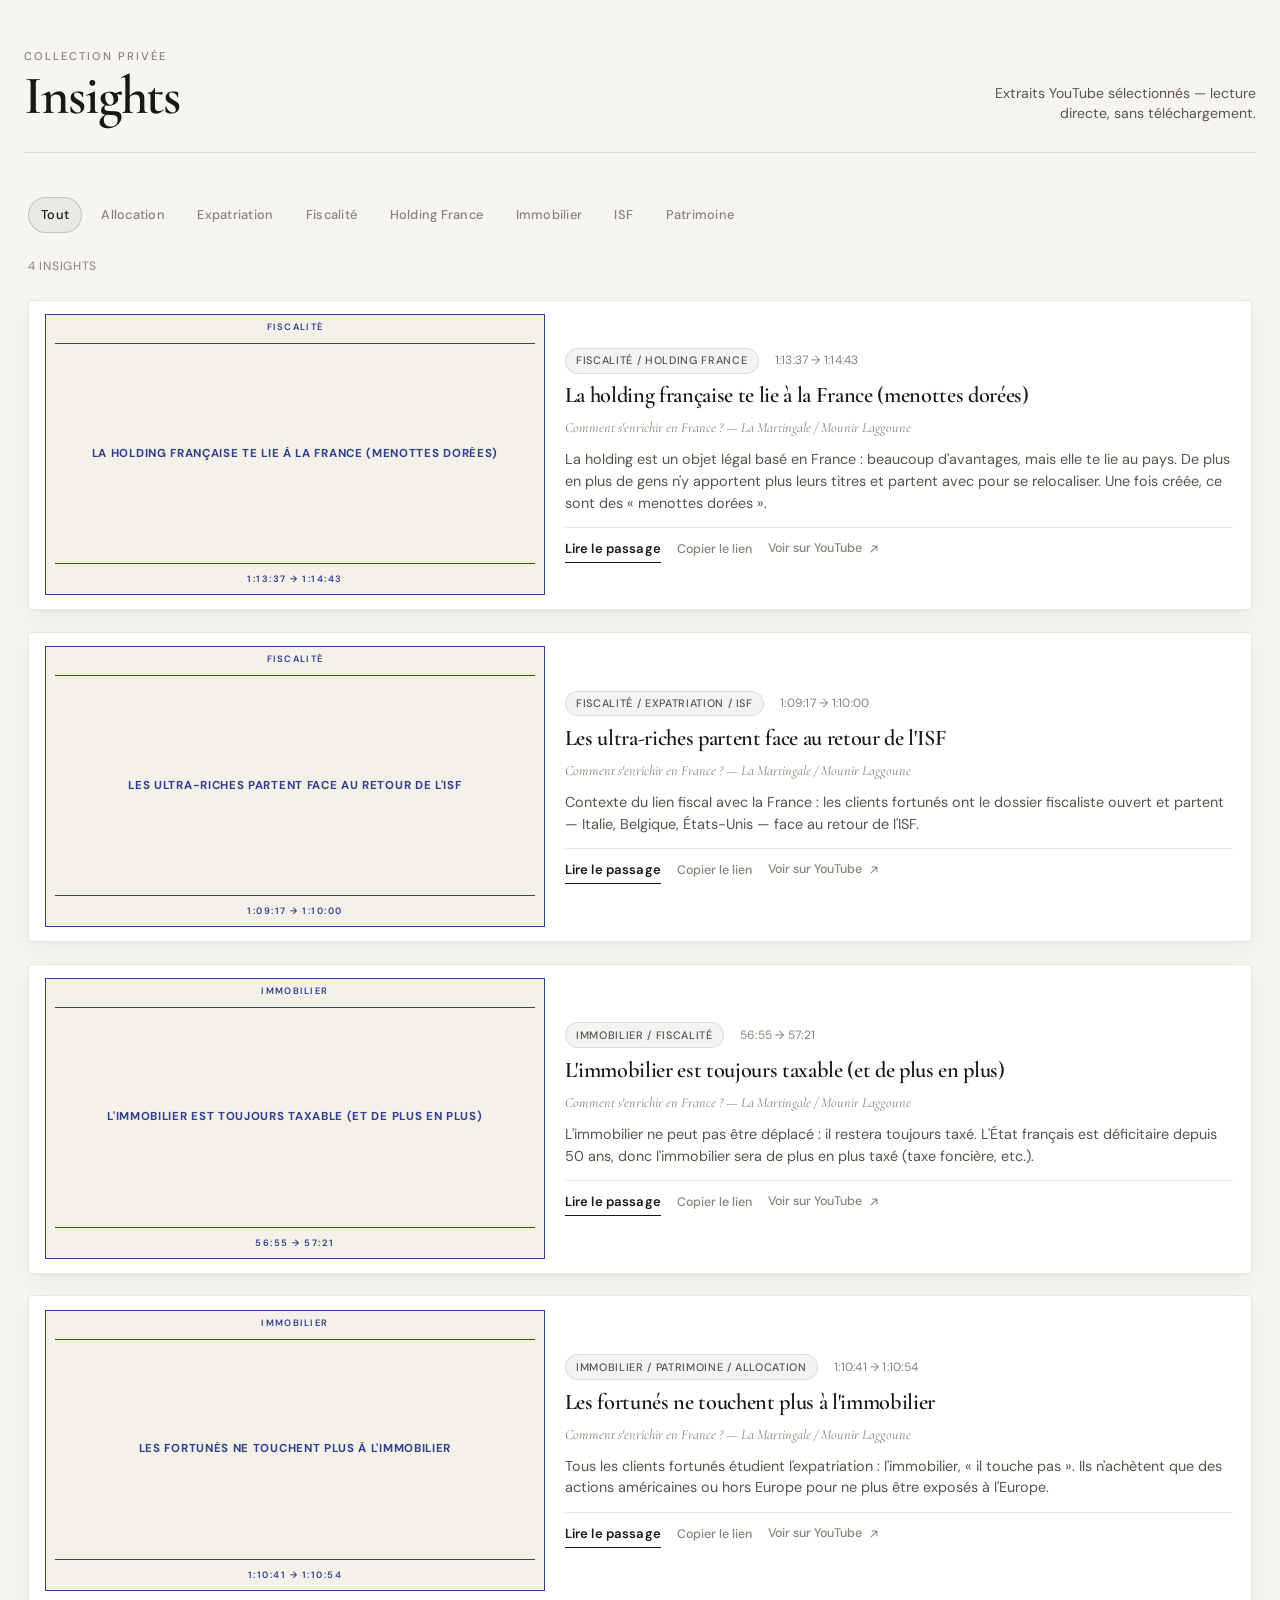
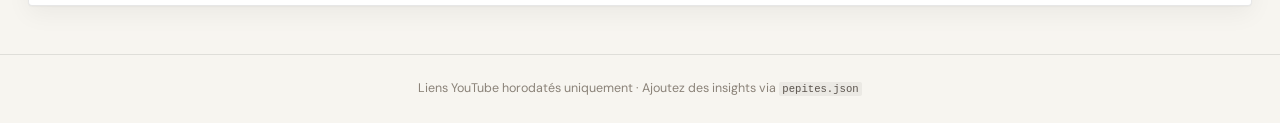
==== index.html @ 8638a692 "Move play button below cover title" ====
<!DOCTYPE html>
<html lang="fr">
<head>
  <meta name="color-scheme" content="light only" />
  <meta charset="UTF-8" />
  <meta name="viewport" content="width=device-width, initial-scale=1" />
  <meta name="referrer" content="strict-origin-when-cross-origin" />
  <meta name="description" content="Bibliothèque privée d'insights YouTube — lecture directe, sans téléchargement." />
  <title>Insights — Bibliothèque</title>
  <link rel="preconnect" href="https://fonts.googleapis.com" />
  <link rel="preconnect" href="https://fonts.gstatic.com" crossorigin />
  <link href="https://fonts.googleapis.com/css2?family=Cormorant+Garamond:ital,wght@0,500;0,600;0,700;1,500&family=DM+Sans:ital,opsz,wght@0,9..40,400;0,9..40,500;0,9..40,600;0,9..40,700;1,9..40,400&display=swap" rel="stylesheet" />
  <link rel="stylesheet" href="styles.20261005140943.css" />
</head>
<body>
  <div class="ambient" aria-hidden="true"></div>

  <header class="site-header">
    <div class="header-inner">
      <div class="brand">
        <div>
          <p class="brand-eyebrow">Collection privée</p>
          <h1 class="brand-title">Insights</h1>
        </div>
      </div>
      <p class="header-desc">Extraits YouTube sélectionnés — lecture directe, sans téléchargement.</p>
    </div>
  </header>

  <main class="main">
    <nav class="filters" id="filters" aria-label="Filtrer par thème">
      <button type="button" class="filter-btn is-active" data-filter="all">Tout</button>
    </nav>

    <p class="result-count" id="result-count" aria-live="polite"></p>

    <section class="grid" id="pepites-grid" aria-label="Liste des insights"></section>

    <p class="empty-state" id="empty-state" hidden>
      Aucun insight pour ce filtre.
    </p>
  </main>

  <footer class="site-footer">
    <p>Liens YouTube horodatés uniquement · Ajoutez des insights via <code>pepites.json</code></p>
  </footer>

  <template id="card-template">
    <article class="card">
      <aside class="cover">
        <div class="cover-stage">
          <button type="button" class="cover-facade" aria-label="">
            <div class="cover-inner">
              <p class="cover-label"></p>
              <div class="cover-title-wrap">
                <p class="cover-title"></p>
              </div>
              <div class="cover-footer">
                <span class="cover-meta"></span>
              </div>
            </div>          </button>
        </div>
      </aside>
      <div class="card-body">
        <div class="card-meta">
          <span class="theme-pill"></span>
          <span class="time-range"></span>
        </div>
        <h2 class="card-title"></h2>
        <p class="card-source"></p>
        <p class="card-summary"></p>
        <div class="card-actions">
          <a class="lire-passage" target="_blank" rel="noopener noreferrer">Lire le passage</a>
          <button type="button" class="copy-passage-btn">
            <span class="copy-label">Copier le lien</span>
          </button>
          <a class="yt-link" target="_blank" rel="noopener noreferrer">
            <span>Voir sur YouTube</span>
            <svg width="14" height="14" viewBox="0 0 24 24" fill="none" aria-hidden="true">
              <path d="M7 17L17 7M17 7H9M17 7V15" stroke="currentColor" stroke-width="1.75" stroke-linecap="round" stroke-linejoin="round"/>
            </svg>
          </a>
        </div>
      </div>
    </article>
  </template>

  <script src="app.20261005140943.js"></script>
</body>
</html>
---- styles.20261005140943.css ----
/* —— Insights library — CNRS / De Vive Voix typographic covers —— */
:root {
  --bg: #f7f5f0;
  --bg-elevated: #ffffff;
  --bg-card: #ffffff;
  --bg-card-hover: #ffffff;
  --border: rgba(28, 24, 20, 0.1);
  --border-strong: rgba(28, 24, 20, 0.18);
  --text: #1a1816;
  --text-muted: #5a534c;
  --text-soft: #8a8278;
  --accent: #2c2824;
  --accent-soft: rgba(28, 24, 20, 0.05);
  --cover-bg: #f4f1e8;
  --cover-ink: #2f3f8f;
  --cover-border: #2f3f8f;
  --pill-bg: transparent;
  --pill-text: #5a534c;
  --radius: 2px;
  --radius-sm: 999px;
  --shadow: 0 1px 2px rgba(28, 24, 20, 0.04), 0 8px 24px rgba(28, 24, 20, 0.05);
  --font-sans: "DM Sans", system-ui, sans-serif;
  --font-serif: "Cormorant Garamond", Georgia, "Times New Roman", serif;
  --ease: cubic-bezier(0.22, 1, 0.36, 1);
}

*,
*::before,
*::after {
  box-sizing: border-box;
}

html {
  scroll-behavior: smooth;
  overflow-x: hidden;
}

body {
  margin: 0;
  min-height: 100vh;
  font-family: var(--font-sans);
  font-size: 15.5px;
  line-height: 1.6;
  color: var(--text);
  background: var(--bg);
  -webkit-font-smoothing: antialiased;
  overflow-x: hidden;
}

.ambient {
  display: none;
}

.site-header,
.main,
.site-footer {
  position: relative;
  z-index: 1;
}

.site-header {
  padding: 3rem 1.5rem 1.5rem;
}

.header-inner {
  max-width: 1280px;
  margin: 0 auto;
  display: flex;
  flex-wrap: wrap;
  align-items: flex-end;
  justify-content: space-between;
  gap: 1.25rem 2rem;
  padding-bottom: 1.75rem;
  border-bottom: 1px solid var(--border);
}

.brand {
  display: flex;
  align-items: center;
  gap: 1rem;
}

.brand-eyebrow {
  margin: 0 0 0.2rem;
  font-size: 0.7rem;
  font-weight: 500;
  letter-spacing: 0.18em;
  text-transform: uppercase;
  color: var(--text-soft);
}

.brand-title {
  margin: 0;
  font-family: var(--font-serif);
  font-size: clamp(2.6rem, 5vw, 3.4rem);
  font-weight: 600;
  letter-spacing: -0.02em;
  line-height: 1;
  color: var(--text);
}

.header-desc {
  margin: 0;
  max-width: 18rem;
  font-size: 0.88rem;
  color: var(--text-muted);
  text-align: right;
  line-height: 1.45;
}

.main {
  max-width: 1280px;
  margin: 0 auto;
  padding: 1.25rem 1.75rem 3rem;
}

.filters {
  display: flex;
  flex-wrap: wrap;
  gap: 0.4rem;
  margin-bottom: 1.5rem;
}

.filter-btn {
  appearance: none;
  border: 1px solid transparent;
  background: transparent;
  color: var(--text-soft);
  font-family: inherit;
  font-size: 0.8rem;
  font-weight: 500;
  letter-spacing: 0.02em;
  padding: 0.4rem 0.75rem;
  min-height: 2.25rem;
  border-radius: var(--radius-sm);
  cursor: pointer;
  touch-action: manipulation;
  transition: color 0.2s var(--ease), border-color 0.2s var(--ease), background 0.2s var(--ease);
}

.filter-btn:hover {
  color: var(--text);
  border-color: var(--border);
}

.filter-btn.is-active {
  color: var(--text);
  background: var(--accent-soft);
  border-color: var(--border-strong);
}

.filter-btn:focus-visible {
  outline: 2px solid var(--text);
  outline-offset: 3px;
}

.result-count {
  margin: 0 0 1.5rem;
  font-size: 0.75rem;
  color: var(--text-soft);
  letter-spacing: 0.06em;
  text-transform: uppercase;
}

.grid {
  display: grid;
  grid-template-columns: 1fr;
  gap: 1.35rem;
}

/* Horizontal card: typographic cover LEFT + text RIGHT */
.card {
  display: grid;
  grid-template-columns: minmax(320px, 42%) minmax(0, 1fr);
  gap: 0.85rem 1.25rem;
  align-items: center;
  background: var(--bg-card);
  border: 1px solid var(--border);
  border-radius: 4px;
  overflow: hidden;
  box-shadow: var(--shadow);
  transition: border-color 0.25s var(--ease), box-shadow 0.25s var(--ease);
  animation: card-in 0.5s var(--ease) both;
  padding: 0.85rem 1rem;
}

.card:hover {
  border-color: var(--border-strong);
  box-shadow: 0 2px 4px rgba(28, 24, 20, 0.05), 0 12px 28px rgba(28, 24, 20, 0.07);
}

@keyframes card-in {
  from {
    opacity: 0;
    transform: translateY(8px);
  }
  to {
    opacity: 1;
    transform: translateY(0);
  }
}

.card:nth-child(2) { animation-delay: 0.06s; }
.card:nth-child(3) { animation-delay: 0.12s; }
.card:nth-child(4) { animation-delay: 0.18s; }

/* —— CNRS / De Vive Voix style cover (clickable vignette) —— */
.cover {
  margin: 0;
  width: 100%;
  flex-shrink: 0;
  transition: width 0.25s var(--ease);
}

.cover-stage {
  position: relative;
  width: 100%;
  height: 100%;
}

.cover-facade {
  appearance: none;
  display: block;
  width: 100%;
  height: 100%;
  margin: 0;
  padding: 0;
  border: none;
  background: transparent;
  color: inherit;
  font: inherit;
  text-align: inherit;
  cursor: pointer;
  touch-action: manipulation;
}

.cover-facade:focus-visible {
  outline: 2px solid var(--cover-ink);
  outline-offset: 3px;
}

.cover-inner {
  display: flex;
  flex-direction: column;
  width: 100%;
  aspect-ratio: 16 / 9;
  min-height: 0;
  height: auto;
  max-height: none;
  padding: 0.45rem 0.55rem;
  background: var(--cover-bg);
  border: 1.5px solid var(--cover-border);
  color: var(--cover-ink);
  box-sizing: border-box;
  position: relative;
  transition: border-color 0.2s var(--ease), box-shadow 0.2s var(--ease);
}

.cover-facade:hover .cover-inner,
.cover-facade:focus-visible .cover-inner {
  box-shadow: inset 0 0 0 1px var(--cover-ink);
}

.cover-cue {
  position: static;
  display: inline-flex;
  align-items: center;
  justify-content: center;
  align-self: center;
  width: 2.75rem;
  height: 2.75rem;
  margin: 0.35rem 0 0.15rem;
  border-radius: 999px;
  background: var(--cover-ink);
  color: #fff;
  box-shadow: 0 6px 16px rgba(47, 63, 143, 0.3);
  opacity: 0.95;
  pointer-events: none;
  flex-shrink: 0;
  transition: opacity 0.2s var(--ease), transform 0.2s var(--ease), box-shadow 0.2s var(--ease);
}

.cover-cue svg {
  width: 1.15rem;
  height: 1.15rem;
  margin-left: 0.12rem;
}

.cover-facade:hover .cover-cue,
.cover-facade:focus-visible .cover-cue {
  opacity: 1;
  transform: scale(1.06);
  box-shadow: 0 8px 20px rgba(47, 63, 143, 0.4);
}

/* Playing: same left panel becomes 16:9 YouTube embed */
.card.is-playing {
  grid-template-columns: minmax(360px, 48%) minmax(0, 1fr);
}

.cover.is-playing {
  width: 100%;
}

.cover-stage.is-playing {
  aspect-ratio: 16 / 9;
  min-height: 0;
  max-height: none;
  height: auto;
  background: #000;
  border: 1.5px solid var(--border-strong);
  overflow: hidden;
}

.cover-stage.is-playing iframe {
  position: absolute;
  inset: 0;
  width: 100%;
  height: 100%;
  border: 0;
  background: #000;
}

.embed-fallback {
  position: absolute;
  left: 0.4rem;
  right: 0.4rem;
  bottom: 0.4rem;
  z-index: 2;
  padding: 0.35rem 0.5rem;
  font-size: 0.68rem;
  font-weight: 500;
  line-height: 1.3;
  text-align: center;
  color: #f7f5f0;
  background: rgba(0, 0, 0, 0.72);
  text-decoration: none;
  border-radius: 2px;
  opacity: 0;
  pointer-events: none;
  transition: opacity 0.3s var(--ease);
}

.cover-stage.is-playing:hover .embed-fallback,
.cover-stage.is-playing:focus-within .embed-fallback {
  opacity: 0.95;
  pointer-events: auto;
}

.cover-label {
  margin: 0;
  padding: 0 0.15rem 0.55rem;
  border-bottom: 1px solid var(--cover-ink);
  font-family: var(--font-sans);
  font-size: 0.58rem;
  font-weight: 600;
  letter-spacing: 0.14em;
  line-height: 1.25;
  text-align: center;
  text-transform: uppercase;
  color: var(--cover-ink);
  white-space: nowrap;
  overflow: hidden;
  text-overflow: ellipsis;
}

.cover-title-wrap {
  flex: 1 1 auto;
  display: flex;
  align-items: center;
  justify-content: center;
  padding: 0.55rem 0.1rem;
  min-height: 0;
}

.cover-title {
  font-size: 0.72rem !important;
  margin: 0;
  width: 100%;
  font-family: var(--font-sans);
  font-size: clamp(0.72rem, 1.55vw, 0.92rem);
  font-weight: 700;
  letter-spacing: 0.06em;
  line-height: 1.22;
  text-align: center;
  text-transform: uppercase;
  color: var(--cover-ink);
  overflow: hidden;
  
  
  
  line-clamp: 5;
  word-break: break-word;
  hyphens: auto;
}

.cover-footer {
  margin-top: auto;
  padding-top: 0.5rem;
  border-top: 1px solid var(--cover-ink);
  text-align: center;
}

.cover-meta {
  display: block;
  font-family: var(--font-sans);
  font-size: 0.58rem;
  font-weight: 600;
  letter-spacing: 0.16em;
  text-transform: uppercase;
  color: var(--cover-ink);
  white-space: nowrap;
  overflow: hidden;
  text-overflow: ellipsis;
}

.card-body {
  display: flex;
  flex-direction: column;
  gap: 0.45rem;
  padding: 0.15rem 0.15rem 0.1rem 0;
  min-width: 0;
}

.card-meta {
  display: flex;
  flex-wrap: wrap;
  align-items: center;
  gap: 0.5rem 1rem;
  margin-bottom: 0.1rem;
}

.theme-pill {
  display: inline-flex;
  align-items: center;
  max-width: 100%;
  padding: 0.2rem 0.65rem;
  border-radius: var(--radius-sm);
  font-size: 0.68rem;
  font-weight: 500;
  letter-spacing: 0.06em;
  text-transform: uppercase;
  color: var(--pill-text);
  background: rgba(28, 24, 20, 0.05);
  border: 1px solid var(--border);
  white-space: nowrap;
  overflow: hidden;
  text-overflow: ellipsis;
}

.time-range {
  font-size: 0.75rem;
  font-variant-numeric: tabular-nums;
  color: var(--text-soft);
  letter-spacing: 0.02em;
}

.card-title {
  margin: 0;
  font-family: var(--font-serif);
  font-size: clamp(1.15rem, 2vw, 1.4rem);
  font-weight: 600;
  line-height: 1.2;
  letter-spacing: -0.015em;
  color: var(--text);
  max-width: none;
}

.card-source {
  margin: 0.05rem 0 0;
  font-size: 0.88rem;
  color: var(--text-soft);
  font-style: italic;
  font-family: var(--font-serif);
}

.card-summary {
  margin: 0.15rem 0 0;
  font-size: 0.9rem;
  color: var(--text-muted);
  line-height: 1.5;
  max-width: none;
}

.card-actions {
  display: flex;
  flex-wrap: wrap;
  align-items: center;
  gap: 0.35rem 1rem;
  margin-top: 0.35rem;
  padding-top: 0.5rem;
  border-top: 1px solid var(--border);
}

.lire-passage {
  display: inline-flex;
  align-items: center;
  font-size: 0.82rem;
  font-weight: 600;
  letter-spacing: 0.01em;
  color: var(--text);
  text-decoration: none;
  border-bottom: 1px solid var(--text);
  padding: 0.15rem 0;
  transition: color 0.2s var(--ease), border-color 0.2s var(--ease);
}

.lire-passage:hover {
  color: var(--text-muted);
  border-bottom-color: var(--text-muted);
}

.lire-passage:focus-visible {
  outline: 2px solid var(--text);
  outline-offset: 3px;
}

.yt-link {
  display: inline-flex;
  align-items: center;
  gap: 0.3rem;
  padding: 0.15rem 0;
  font-size: 0.78rem;
  font-weight: 500;
  color: var(--text-soft);
  text-decoration: none;
  border-bottom: 1px solid transparent;
  touch-action: manipulation;
  transition: color 0.2s var(--ease), border-color 0.2s var(--ease);
}

.yt-link:hover {
  color: var(--text);
  border-bottom-color: var(--border-strong);
}

.yt-link:focus-visible {
  outline: 2px solid var(--text);
  outline-offset: 3px;
}

.copy-passage-btn {
  appearance: none;
  display: inline-flex;
  align-items: center;
  gap: 0.35rem;
  padding: 0.15rem 0;
  border: none;
  border-bottom: 1px solid transparent;
  background: transparent;
  font-family: inherit;
  font-size: 0.78rem;
  font-weight: 500;
  color: var(--text-soft);
  cursor: pointer;
  touch-action: manipulation;
  transition: color 0.2s var(--ease), border-color 0.2s var(--ease);
}

.copy-passage-btn:hover {
  color: var(--text);
  border-bottom-color: var(--border-strong);
}

.copy-passage-btn:focus-visible {
  outline: 2px solid var(--text);
  outline-offset: 3px;
}

.copy-passage-btn.is-copied {
  color: var(--text);
  border-bottom-color: var(--text);
}

.empty-state {
  margin: 3rem auto;
  text-align: center;
  color: var(--text-soft);
  font-size: 0.95rem;
}

.site-footer {
  padding: 1.5rem;
  border-top: 1px solid var(--border);
  text-align: center;
}

.site-footer p {
  margin: 0;
  font-size: 0.78rem;
  color: var(--text-soft);
}

.site-footer code {
  font-size: 0.85em;
  padding: 0.1em 0.35em;
  border-radius: 2px;
  background: rgba(28, 24, 20, 0.05);
  color: var(--text-muted);
}

@media (max-width: 720px) {
  .site-header {
    padding: 2rem 1.15rem 1.25rem;
  }

  .header-inner {
    max-width: none;
  }

  .header-desc {
    text-align: left;
    max-width: none;
  }

  .main {
    max-width: none;
    padding: 1.25rem 1.15rem 3rem;
  }

  .card {
    grid-template-columns: 1fr;
    gap: 1rem;
    padding: 1rem;
  }

  .cover {
    width: 100%;
    max-width: 100%;
    margin: 0 auto;
  }

  .card.is-playing {
    grid-template-columns: 1fr;
  }

  .cover.is-playing {
    max-width: none;
    width: 100%;
  }

  .cover-inner {
    max-height: none;
    aspect-ratio: 1 / 1.08;
  }

  .cover-title {
  font-size: 0.72rem !important;
    font-size: clamp(0.85rem, 3.8vw, 1.05rem);
  }

  .card-title {
    font-size: clamp(1.35rem, 5.5vw, 1.7rem);
    max-width: none;
  }

  .card-summary {
    max-width: none;
  }

  .card-actions {
    gap: 0.5rem 0.9rem;
  }

  .lire-passage,
  .yt-link,
  .copy-passage-btn {
    min-height: 2.4rem;
    align-items: center;
  }
}

@media (prefers-reduced-motion: reduce) {
  *,
  *::before,
  *::after {
    animation-duration: 0.01ms !important;
    transition-duration: 0.01ms !important;
  }
}
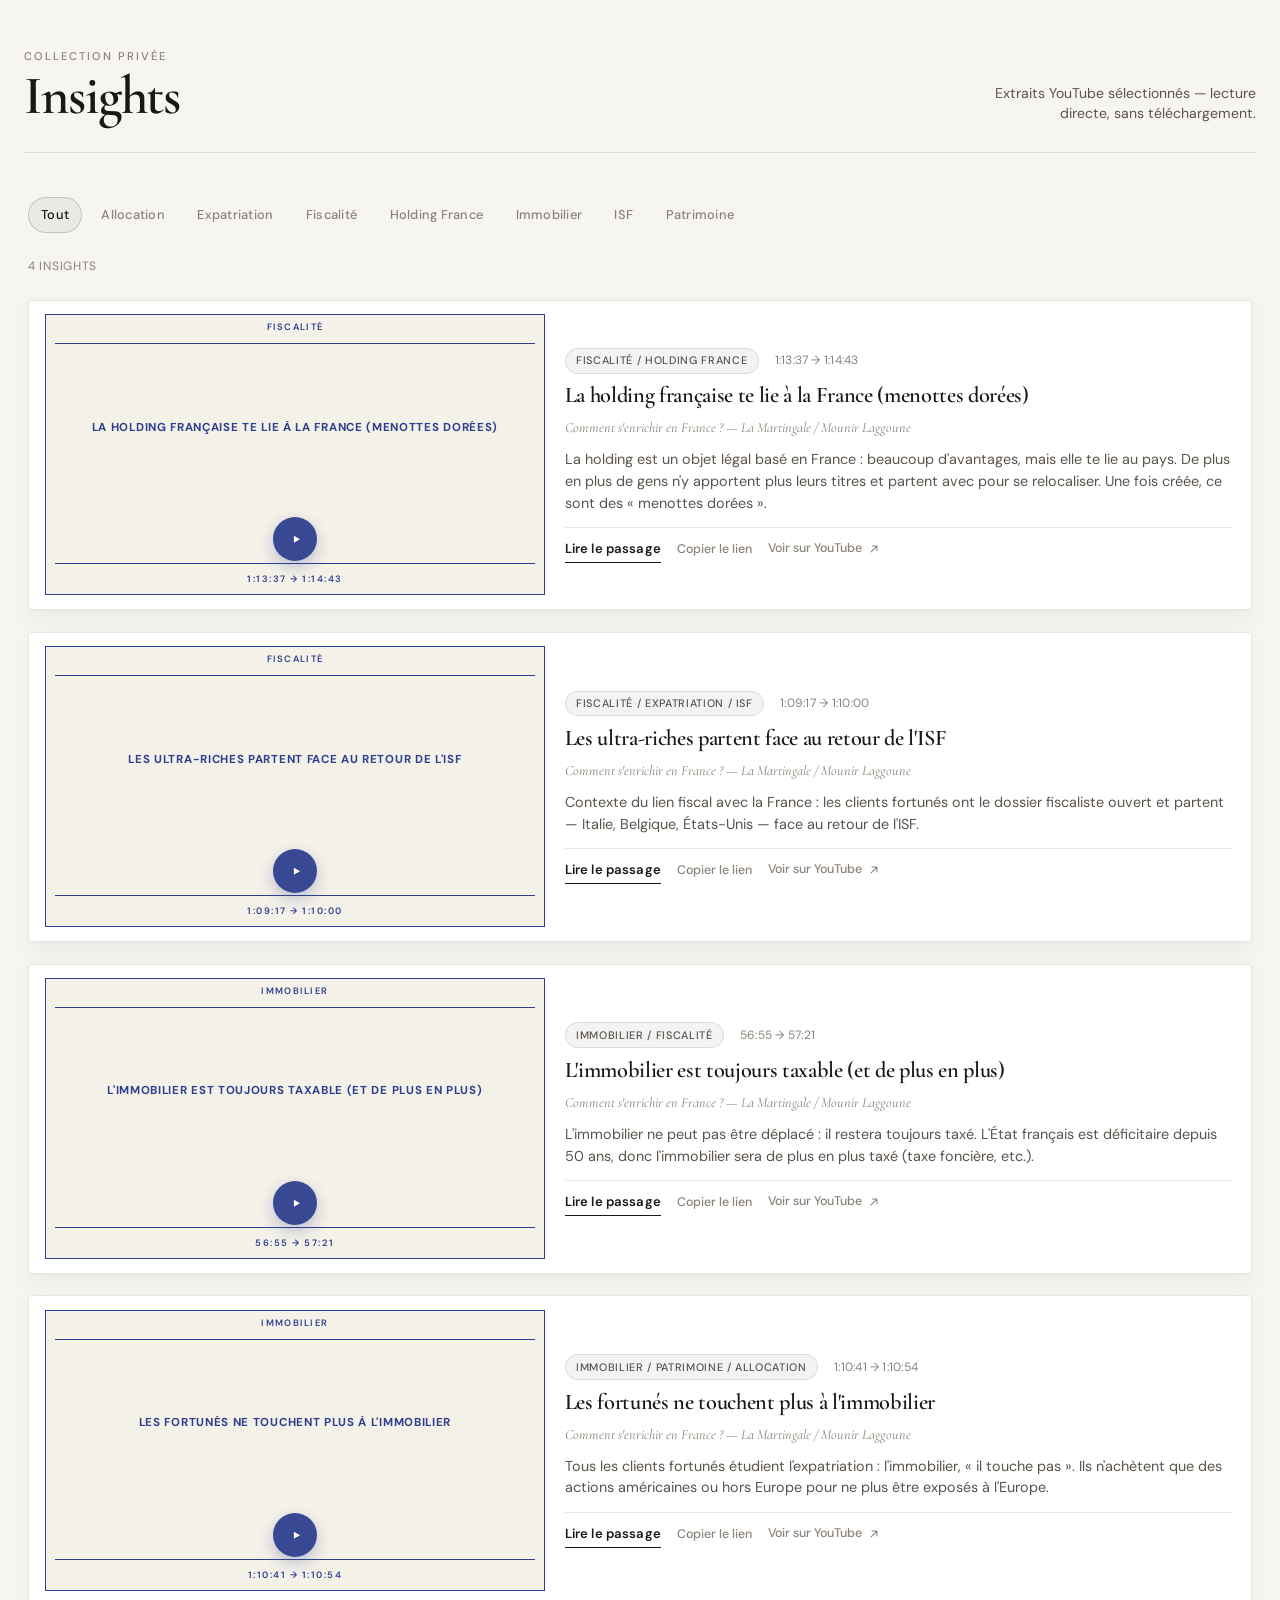
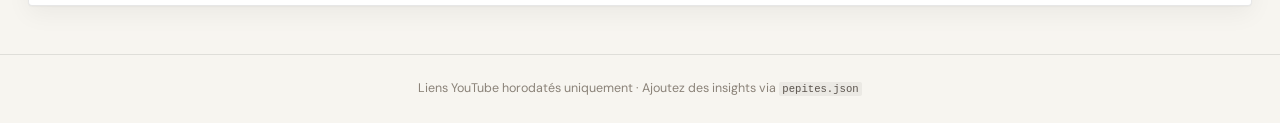
==== commit bdcc14ed: "Restore play triangle under cover title" ====
--- a/index.html
+++ b/index.html
@@ -1,6 +1,9 @@
 <!DOCTYPE html>
 <html lang="fr">
 <head>
+  <meta http-equiv="Cache-Control" content="no-cache, no-store, must-revalidate" />
+  <meta http-equiv="Pragma" content="no-cache" />
+  <meta http-equiv="Expires" content="0" />
   <meta name="color-scheme" content="light only" />
   <meta charset="UTF-8" />
   <meta name="viewport" content="width=device-width, initial-scale=1" />
@@ -10,7 +13,7 @@
   <link rel="preconnect" href="https://fonts.googleapis.com" />
   <link rel="preconnect" href="https://fonts.gstatic.com" crossorigin />
   <link href="https://fonts.googleapis.com/css2?family=Cormorant+Garamond:ital,wght@0,500;0,600;0,700;1,500&family=DM+Sans:ital,opsz,wght@0,9..40,400;0,9..40,500;0,9..40,600;0,9..40,700;1,9..40,400&display=swap" rel="stylesheet" />
-  <link rel="stylesheet" href="styles.20261005140943.css" />
+  <link rel="stylesheet" href="styles.20261005141235.css" />
 </head>
 <body>
   <div class="ambient" aria-hidden="true"></div>
@@ -55,10 +58,16 @@
               <div class="cover-title-wrap">
                 <p class="cover-title"></p>
               </div>
+              <span class="cover-cue" aria-hidden="true">
+                <svg viewBox="0 0 24 24" width="28" height="28" aria-hidden="true">
+                  <path d="M9 7.5v9l8-4.5-8-4.5z" fill="currentColor"/>
+                </svg>
+              </span>
               <div class="cover-footer">
                 <span class="cover-meta"></span>
               </div>
-            </div>          </button>
+            </div>
+          </button>
         </div>
       </aside>
       <div class="card-body">
@@ -85,6 +94,6 @@
     </article>
   </template>
 
-  <script src="app.20261005140943.js"></script>
+  <script src="app.20261005141235.js"></script>
 </body>
 </html>
--- a/styles.20261005141235.css
+++ b/styles.20261005141235.css
@@ -0,0 +1,680 @@
+/* —— Insights library — CNRS / De Vive Voix typographic covers —— */
+:root {
+  --bg: #f7f5f0;
+  --bg-elevated: #ffffff;
+  --bg-card: #ffffff;
+  --bg-card-hover: #ffffff;
+  --border: rgba(28, 24, 20, 0.1);
+  --border-strong: rgba(28, 24, 20, 0.18);
+  --text: #1a1816;
+  --text-muted: #5a534c;
+  --text-soft: #8a8278;
+  --accent: #2c2824;
+  --accent-soft: rgba(28, 24, 20, 0.05);
+  --cover-bg: #f4f1e8;
+  --cover-ink: #2f3f8f;
+  --cover-border: #2f3f8f;
+  --pill-bg: transparent;
+  --pill-text: #5a534c;
+  --radius: 2px;
+  --radius-sm: 999px;
+  --shadow: 0 1px 2px rgba(28, 24, 20, 0.04), 0 8px 24px rgba(28, 24, 20, 0.05);
+  --font-sans: "DM Sans", system-ui, sans-serif;
+  --font-serif: "Cormorant Garamond", Georgia, "Times New Roman", serif;
+  --ease: cubic-bezier(0.22, 1, 0.36, 1);
+}
+
+*,
+*::before,
+*::after {
+  box-sizing: border-box;
+}
+
+html {
+  scroll-behavior: smooth;
+  overflow-x: hidden;
+}
+
+body {
+  margin: 0;
+  min-height: 100vh;
+  font-family: var(--font-sans);
+  font-size: 15.5px;
+  line-height: 1.6;
+  color: var(--text);
+  background: var(--bg);
+  -webkit-font-smoothing: antialiased;
+  overflow-x: hidden;
+}
+
+.ambient {
+  display: none;
+}
+
+.site-header,
+.main,
+.site-footer {
+  position: relative;
+  z-index: 1;
+}
+
+.site-header {
+  padding: 3rem 1.5rem 1.5rem;
+}
+
+.header-inner {
+  max-width: 1280px;
+  margin: 0 auto;
+  display: flex;
+  flex-wrap: wrap;
+  align-items: flex-end;
+  justify-content: space-between;
+  gap: 1.25rem 2rem;
+  padding-bottom: 1.75rem;
+  border-bottom: 1px solid var(--border);
+}
+
+.brand {
+  display: flex;
+  align-items: center;
+  gap: 1rem;
+}
+
+.brand-eyebrow {
+  margin: 0 0 0.2rem;
+  font-size: 0.7rem;
+  font-weight: 500;
+  letter-spacing: 0.18em;
+  text-transform: uppercase;
+  color: var(--text-soft);
+}
+
+.brand-title {
+  margin: 0;
+  font-family: var(--font-serif);
+  font-size: clamp(2.6rem, 5vw, 3.4rem);
+  font-weight: 600;
+  letter-spacing: -0.02em;
+  line-height: 1;
+  color: var(--text);
+}
+
+.header-desc {
+  margin: 0;
+  max-width: 18rem;
+  font-size: 0.88rem;
+  color: var(--text-muted);
+  text-align: right;
+  line-height: 1.45;
+}
+
+.main {
+  max-width: 1280px;
+  margin: 0 auto;
+  padding: 1.25rem 1.75rem 3rem;
+}
+
+.filters {
+  display: flex;
+  flex-wrap: wrap;
+  gap: 0.4rem;
+  margin-bottom: 1.5rem;
+}
+
+.filter-btn {
+  appearance: none;
+  border: 1px solid transparent;
+  background: transparent;
+  color: var(--text-soft);
+  font-family: inherit;
+  font-size: 0.8rem;
+  font-weight: 500;
+  letter-spacing: 0.02em;
+  padding: 0.4rem 0.75rem;
+  min-height: 2.25rem;
+  border-radius: var(--radius-sm);
+  cursor: pointer;
+  touch-action: manipulation;
+  transition: color 0.2s var(--ease), border-color 0.2s var(--ease), background 0.2s var(--ease);
+}
+
+.filter-btn:hover {
+  color: var(--text);
+  border-color: var(--border);
+}
+
+.filter-btn.is-active {
+  color: var(--text);
+  background: var(--accent-soft);
+  border-color: var(--border-strong);
+}
+
+.filter-btn:focus-visible {
+  outline: 2px solid var(--text);
+  outline-offset: 3px;
+}
+
+.result-count {
+  margin: 0 0 1.5rem;
+  font-size: 0.75rem;
+  color: var(--text-soft);
+  letter-spacing: 0.06em;
+  text-transform: uppercase;
+}
+
+.grid {
+  display: grid;
+  grid-template-columns: 1fr;
+  gap: 1.35rem;
+}
+
+/* Horizontal card: typographic cover LEFT + text RIGHT */
+.card {
+  display: grid;
+  grid-template-columns: minmax(320px, 42%) minmax(0, 1fr);
+  gap: 0.85rem 1.25rem;
+  align-items: center;
+  background: var(--bg-card);
+  border: 1px solid var(--border);
+  border-radius: 4px;
+  overflow: hidden;
+  box-shadow: var(--shadow);
+  transition: border-color 0.25s var(--ease), box-shadow 0.25s var(--ease);
+  animation: card-in 0.5s var(--ease) both;
+  padding: 0.85rem 1rem;
+}
+
+.card:hover {
+  border-color: var(--border-strong);
+  box-shadow: 0 2px 4px rgba(28, 24, 20, 0.05), 0 12px 28px rgba(28, 24, 20, 0.07);
+}
+
+@keyframes card-in {
+  from {
+    opacity: 0;
+    transform: translateY(8px);
+  }
+  to {
+    opacity: 1;
+    transform: translateY(0);
+  }
+}
+
+.card:nth-child(2) { animation-delay: 0.06s; }
+.card:nth-child(3) { animation-delay: 0.12s; }
+.card:nth-child(4) { animation-delay: 0.18s; }
+
+/* —— CNRS / De Vive Voix style cover (clickable vignette) —— */
+.cover {
+  margin: 0;
+  width: 100%;
+  flex-shrink: 0;
+  transition: width 0.25s var(--ease);
+}
+
+.cover-stage {
+  position: relative;
+  width: 100%;
+  height: 100%;
+}
+
+.cover-facade {
+  appearance: none;
+  display: block;
+  width: 100%;
+  height: 100%;
+  margin: 0;
+  padding: 0;
+  border: none;
+  background: transparent;
+  color: inherit;
+  font: inherit;
+  text-align: inherit;
+  cursor: pointer;
+  touch-action: manipulation;
+}
+
+.cover-facade:focus-visible {
+  outline: 2px solid var(--cover-ink);
+  outline-offset: 3px;
+}
+
+.cover-inner {
+  display: flex;
+  flex-direction: column;
+  width: 100%;
+  aspect-ratio: 16 / 9;
+  min-height: 0;
+  height: auto;
+  max-height: none;
+  padding: 0.45rem 0.55rem;
+  background: var(--cover-bg);
+  border: 1.5px solid var(--cover-border);
+  color: var(--cover-ink);
+  box-sizing: border-box;
+  position: relative;
+  transition: border-color 0.2s var(--ease), box-shadow 0.2s var(--ease);
+}
+
+.cover-facade:hover .cover-inner,
+.cover-facade:focus-visible .cover-inner {
+  box-shadow: inset 0 0 0 1px var(--cover-ink);
+}
+
+.cover-cue {
+  position: static;
+  display: inline-flex;
+  align-items: center;
+  justify-content: center;
+  align-self: center;
+  width: 2.75rem;
+  height: 2.75rem;
+  margin: 0.35rem 0 0.15rem;
+  border-radius: 999px;
+  background: var(--cover-ink);
+  color: #fff;
+  box-shadow: 0 6px 16px rgba(47, 63, 143, 0.3);
+  opacity: 0.95;
+  pointer-events: none;
+  flex-shrink: 0;
+  transition: opacity 0.2s var(--ease), transform 0.2s var(--ease), box-shadow 0.2s var(--ease);
+}
+
+.cover-cue svg {
+  width: 1.15rem;
+  height: 1.15rem;
+  margin-left: 0.12rem;
+}
+
+.cover-facade:hover .cover-cue,
+.cover-facade:focus-visible .cover-cue {
+  opacity: 1;
+  transform: scale(1.06);
+  box-shadow: 0 8px 20px rgba(47, 63, 143, 0.4);
+}
+
+/* Playing: same left panel becomes 16:9 YouTube embed */
+.card.is-playing {
+  grid-template-columns: minmax(360px, 48%) minmax(0, 1fr);
+}
+
+.cover.is-playing {
+  width: 100%;
+}
+
+.cover-stage.is-playing {
+  aspect-ratio: 16 / 9;
+  min-height: 0;
+  max-height: none;
+  height: auto;
+  background: #000;
+  border: 1.5px solid var(--border-strong);
+  overflow: hidden;
+}
+
+.cover-stage.is-playing iframe {
+  position: absolute;
+  inset: 0;
+  width: 100%;
+  height: 100%;
+  border: 0;
+  background: #000;
+}
+
+.embed-fallback {
+  position: absolute;
+  left: 0.4rem;
+  right: 0.4rem;
+  bottom: 0.4rem;
+  z-index: 2;
+  padding: 0.35rem 0.5rem;
+  font-size: 0.68rem;
+  font-weight: 500;
+  line-height: 1.3;
+  text-align: center;
+  color: #f7f5f0;
+  background: rgba(0, 0, 0, 0.72);
+  text-decoration: none;
+  border-radius: 2px;
+  opacity: 0;
+  pointer-events: none;
+  transition: opacity 0.3s var(--ease);
+}
+
+.cover-stage.is-playing:hover .embed-fallback,
+.cover-stage.is-playing:focus-within .embed-fallback {
+  opacity: 0.95;
+  pointer-events: auto;
+}
+
+.cover-label {
+  margin: 0;
+  padding: 0 0.15rem 0.55rem;
+  border-bottom: 1px solid var(--cover-ink);
+  font-family: var(--font-sans);
+  font-size: 0.58rem;
+  font-weight: 600;
+  letter-spacing: 0.14em;
+  line-height: 1.25;
+  text-align: center;
+  text-transform: uppercase;
+  color: var(--cover-ink);
+  white-space: nowrap;
+  overflow: hidden;
+  text-overflow: ellipsis;
+}
+
+.cover-title-wrap {
+  flex: 1 1 auto;
+  display: flex;
+  align-items: center;
+  justify-content: center;
+  min-height: 0;
+  padding: 0.15rem 0;
+}
+
+.cover-title {
+  font-size: 0.72rem !important;
+  margin: 0;
+  width: 100%;
+  font-family: var(--font-sans);
+  font-size: clamp(0.72rem, 1.55vw, 0.92rem);
+  font-weight: 700;
+  letter-spacing: 0.06em;
+  line-height: 1.22;
+  text-align: center;
+  text-transform: uppercase;
+  color: var(--cover-ink);
+  overflow: hidden;
+  
+  
+  
+  line-clamp: 5;
+  word-break: break-word;
+  hyphens: auto;
+}
+
+.cover-footer {
+  margin-top: auto;
+  padding-top: 0.5rem;
+  border-top: 1px solid var(--cover-ink);
+  text-align: center;
+}
+
+.cover-meta {
+  display: block;
+  font-family: var(--font-sans);
+  font-size: 0.58rem;
+  font-weight: 600;
+  letter-spacing: 0.16em;
+  text-transform: uppercase;
+  color: var(--cover-ink);
+  white-space: nowrap;
+  overflow: hidden;
+  text-overflow: ellipsis;
+}
+
+.card-body {
+  display: flex;
+  flex-direction: column;
+  gap: 0.45rem;
+  padding: 0.15rem 0.15rem 0.1rem 0;
+  min-width: 0;
+}
+
+.card-meta {
+  display: flex;
+  flex-wrap: wrap;
+  align-items: center;
+  gap: 0.5rem 1rem;
+  margin-bottom: 0.1rem;
+}
+
+.theme-pill {
+  display: inline-flex;
+  align-items: center;
+  max-width: 100%;
+  padding: 0.2rem 0.65rem;
+  border-radius: var(--radius-sm);
+  font-size: 0.68rem;
+  font-weight: 500;
+  letter-spacing: 0.06em;
+  text-transform: uppercase;
+  color: var(--pill-text);
+  background: rgba(28, 24, 20, 0.05);
+  border: 1px solid var(--border);
+  white-space: nowrap;
+  overflow: hidden;
+  text-overflow: ellipsis;
+}
+
+.time-range {
+  font-size: 0.75rem;
+  font-variant-numeric: tabular-nums;
+  color: var(--text-soft);
+  letter-spacing: 0.02em;
+}
+
+.card-title {
+  margin: 0;
+  font-family: var(--font-serif);
+  font-size: clamp(1.15rem, 2vw, 1.4rem);
+  font-weight: 600;
+  line-height: 1.2;
+  letter-spacing: -0.015em;
+  color: var(--text);
+  max-width: none;
+}
+
+.card-source {
+  margin: 0.05rem 0 0;
+  font-size: 0.88rem;
+  color: var(--text-soft);
+  font-style: italic;
+  font-family: var(--font-serif);
+}
+
+.card-summary {
+  margin: 0.15rem 0 0;
+  font-size: 0.9rem;
+  color: var(--text-muted);
+  line-height: 1.5;
+  max-width: none;
+}
+
+.card-actions {
+  display: flex;
+  flex-wrap: wrap;
+  align-items: center;
+  gap: 0.35rem 1rem;
+  margin-top: 0.35rem;
+  padding-top: 0.5rem;
+  border-top: 1px solid var(--border);
+}
+
+.lire-passage {
+  display: inline-flex;
+  align-items: center;
+  font-size: 0.82rem;
+  font-weight: 600;
+  letter-spacing: 0.01em;
+  color: var(--text);
+  text-decoration: none;
+  border-bottom: 1px solid var(--text);
+  padding: 0.15rem 0;
+  transition: color 0.2s var(--ease), border-color 0.2s var(--ease);
+}
+
+.lire-passage:hover {
+  color: var(--text-muted);
+  border-bottom-color: var(--text-muted);
+}
+
+.lire-passage:focus-visible {
+  outline: 2px solid var(--text);
+  outline-offset: 3px;
+}
+
+.yt-link {
+  display: inline-flex;
+  align-items: center;
+  gap: 0.3rem;
+  padding: 0.15rem 0;
+  font-size: 0.78rem;
+  font-weight: 500;
+  color: var(--text-soft);
+  text-decoration: none;
+  border-bottom: 1px solid transparent;
+  touch-action: manipulation;
+  transition: color 0.2s var(--ease), border-color 0.2s var(--ease);
+}
+
+.yt-link:hover {
+  color: var(--text);
+  border-bottom-color: var(--border-strong);
+}
+
+.yt-link:focus-visible {
+  outline: 2px solid var(--text);
+  outline-offset: 3px;
+}
+
+.copy-passage-btn {
+  appearance: none;
+  display: inline-flex;
+  align-items: center;
+  gap: 0.35rem;
+  padding: 0.15rem 0;
+  border: none;
+  border-bottom: 1px solid transparent;
+  background: transparent;
+  font-family: inherit;
+  font-size: 0.78rem;
+  font-weight: 500;
+  color: var(--text-soft);
+  cursor: pointer;
+  touch-action: manipulation;
+  transition: color 0.2s var(--ease), border-color 0.2s var(--ease);
+}
+
+.copy-passage-btn:hover {
+  color: var(--text);
+  border-bottom-color: var(--border-strong);
+}
+
+.copy-passage-btn:focus-visible {
+  outline: 2px solid var(--text);
+  outline-offset: 3px;
+}
+
+.copy-passage-btn.is-copied {
+  color: var(--text);
+  border-bottom-color: var(--text);
+}
+
+.empty-state {
+  margin: 3rem auto;
+  text-align: center;
+  color: var(--text-soft);
+  font-size: 0.95rem;
+}
+
+.site-footer {
+  padding: 1.5rem;
+  border-top: 1px solid var(--border);
+  text-align: center;
+}
+
+.site-footer p {
+  margin: 0;
+  font-size: 0.78rem;
+  color: var(--text-soft);
+}
+
+.site-footer code {
+  font-size: 0.85em;
+  padding: 0.1em 0.35em;
+  border-radius: 2px;
+  background: rgba(28, 24, 20, 0.05);
+  color: var(--text-muted);
+}
+
+@media (max-width: 720px) {
+  .site-header {
+    padding: 2rem 1.15rem 1.25rem;
+  }
+
+  .header-inner {
+    max-width: none;
+  }
+
+  .header-desc {
+    text-align: left;
+    max-width: none;
+  }
+
+  .main {
+    max-width: none;
+    padding: 1.25rem 1.15rem 3rem;
+  }
+
+  .card {
+    grid-template-columns: 1fr;
+    gap: 1rem;
+    padding: 1rem;
+  }
+
+  .cover {
+    width: 100%;
+    max-width: 100%;
+    margin: 0 auto;
+  }
+
+  .card.is-playing {
+    grid-template-columns: 1fr;
+  }
+
+  .cover.is-playing {
+    max-width: none;
+    width: 100%;
+  }
+
+  .cover-inner {
+    max-height: none;
+    aspect-ratio: 1 / 1.08;
+  }
+
+  .cover-title {
+  font-size: 0.72rem !important;
+    font-size: clamp(0.85rem, 3.8vw, 1.05rem);
+  }
+
+  .card-title {
+    font-size: clamp(1.35rem, 5.5vw, 1.7rem);
+    max-width: none;
+  }
+
+  .card-summary {
+    max-width: none;
+  }
+
+  .card-actions {
+    gap: 0.5rem 0.9rem;
+  }
+
+  .lire-passage,
+  .yt-link,
+  .copy-passage-btn {
+    min-height: 2.4rem;
+    align-items: center;
+  }
+}
+
+@media (prefers-reduced-motion: reduce) {
+  *,
+  *::before,
+  *::after {
+    animation-duration: 0.01ms !important;
+    transition-duration: 0.01ms !important;
+  }
+}
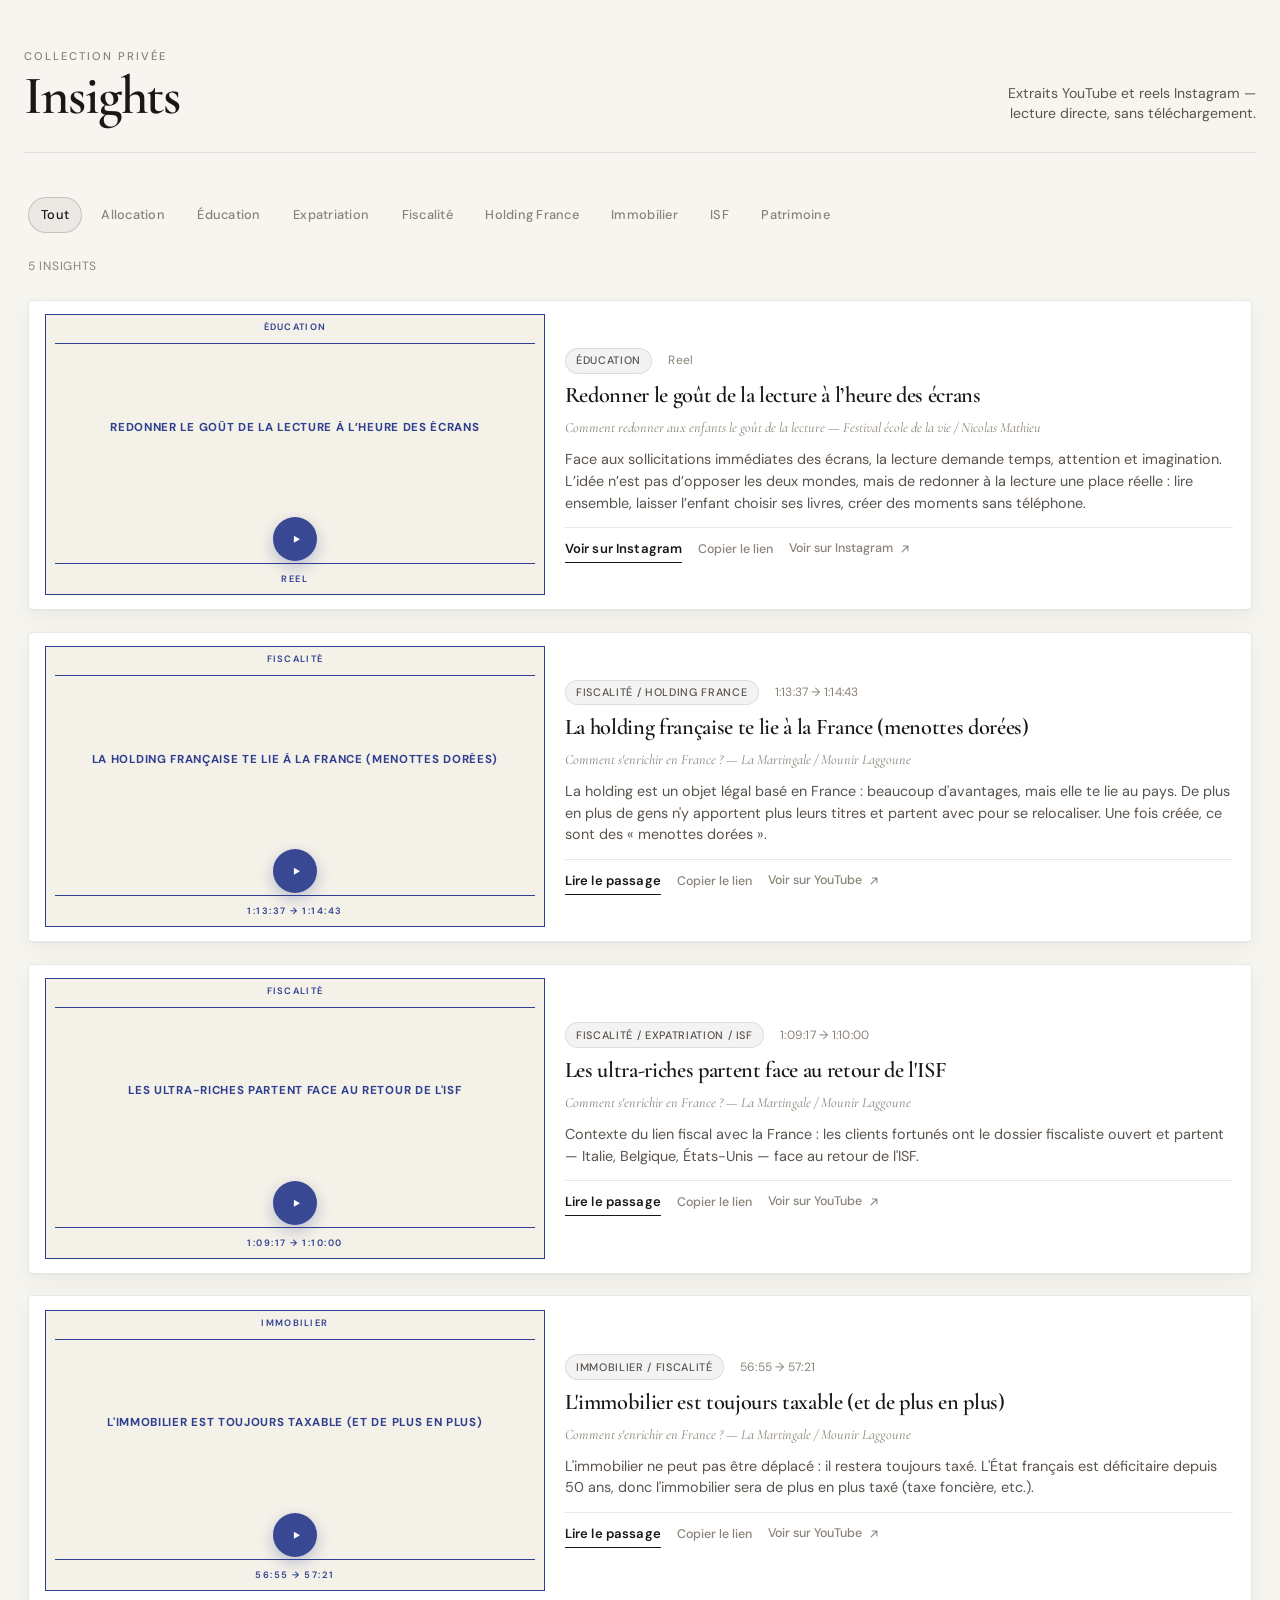
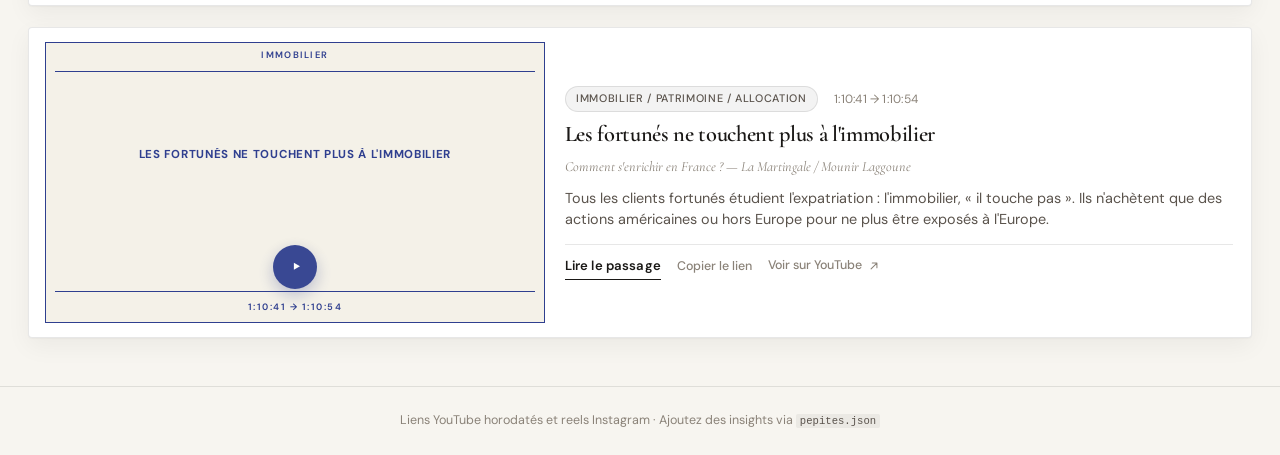
==== commit 2aca601d: "Ajoute insight Instagram lecture/écrans + support platform Instagram" ====
--- a/index.html
+++ b/index.html
@@ -8,12 +8,12 @@
   <meta charset="UTF-8" />
   <meta name="viewport" content="width=device-width, initial-scale=1" />
   <meta name="referrer" content="strict-origin-when-cross-origin" />
-  <meta name="description" content="Bibliothèque privée d'insights YouTube — lecture directe, sans téléchargement." />
+  <meta name="description" content="Bibliothèque privée d'insights YouTube et Instagram — lecture directe, sans téléchargement." />
   <title>Insights — Bibliothèque</title>
   <link rel="preconnect" href="https://fonts.googleapis.com" />
   <link rel="preconnect" href="https://fonts.gstatic.com" crossorigin />
   <link href="https://fonts.googleapis.com/css2?family=Cormorant+Garamond:ital,wght@0,500;0,600;0,700;1,500&family=DM+Sans:ital,opsz,wght@0,9..40,400;0,9..40,500;0,9..40,600;0,9..40,700;1,9..40,400&display=swap" rel="stylesheet" />
-  <link rel="stylesheet" href="styles.20261005141235.css" />
+  <link rel="stylesheet" href="styles.20261007135000.css" />
 </head>
 <body>
   <div class="ambient" aria-hidden="true"></div>
@@ -26,7 +26,7 @@
           <h1 class="brand-title">Insights</h1>
         </div>
       </div>
-      <p class="header-desc">Extraits YouTube sélectionnés — lecture directe, sans téléchargement.</p>
+      <p class="header-desc">Extraits YouTube et reels Instagram — lecture directe, sans téléchargement.</p>
     </div>
   </header>
 
@@ -45,7 +45,7 @@
   </main>
 
   <footer class="site-footer">
-    <p>Liens YouTube horodatés uniquement · Ajoutez des insights via <code>pepites.json</code></p>
+    <p>Liens YouTube horodatés et reels Instagram · Ajoutez des insights via <code>pepites.json</code></p>
   </footer>
 
   <template id="card-template">
@@ -94,6 +94,6 @@
     </article>
   </template>
 
-  <script src="app.20261005141235.js"></script>
+  <script src="app.20261007135000.js"></script>
 </body>
 </html>
--- a/styles.20261007135000.css
+++ b/styles.20261007135000.css
@@ -0,0 +1,709 @@
+/* —— Insights library — CNRS / De Vive Voix typographic covers —— */
+:root {
+  --bg: #f7f5f0;
+  --bg-elevated: #ffffff;
+  --bg-card: #ffffff;
+  --bg-card-hover: #ffffff;
+  --border: rgba(28, 24, 20, 0.1);
+  --border-strong: rgba(28, 24, 20, 0.18);
+  --text: #1a1816;
+  --text-muted: #5a534c;
+  --text-soft: #8a8278;
+  --accent: #2c2824;
+  --accent-soft: rgba(28, 24, 20, 0.05);
+  --cover-bg: #f4f1e8;
+  --cover-ink: #2f3f8f;
+  --cover-border: #2f3f8f;
+  --pill-bg: transparent;
+  --pill-text: #5a534c;
+  --radius: 2px;
+  --radius-sm: 999px;
+  --shadow: 0 1px 2px rgba(28, 24, 20, 0.04), 0 8px 24px rgba(28, 24, 20, 0.05);
+  --font-sans: "DM Sans", system-ui, sans-serif;
+  --font-serif: "Cormorant Garamond", Georgia, "Times New Roman", serif;
+  --ease: cubic-bezier(0.22, 1, 0.36, 1);
+}
+
+*,
+*::before,
+*::after {
+  box-sizing: border-box;
+}
+
+html {
+  scroll-behavior: smooth;
+  overflow-x: hidden;
+}
+
+body {
+  margin: 0;
+  min-height: 100vh;
+  font-family: var(--font-sans);
+  font-size: 15.5px;
+  line-height: 1.6;
+  color: var(--text);
+  background: var(--bg);
+  -webkit-font-smoothing: antialiased;
+  overflow-x: hidden;
+}
+
+.ambient {
+  display: none;
+}
+
+.site-header,
+.main,
+.site-footer {
+  position: relative;
+  z-index: 1;
+}
+
+.site-header {
+  padding: 3rem 1.5rem 1.5rem;
+}
+
+.header-inner {
+  max-width: 1280px;
+  margin: 0 auto;
+  display: flex;
+  flex-wrap: wrap;
+  align-items: flex-end;
+  justify-content: space-between;
+  gap: 1.25rem 2rem;
+  padding-bottom: 1.75rem;
+  border-bottom: 1px solid var(--border);
+}
+
+.brand {
+  display: flex;
+  align-items: center;
+  gap: 1rem;
+}
+
+.brand-eyebrow {
+  margin: 0 0 0.2rem;
+  font-size: 0.7rem;
+  font-weight: 500;
+  letter-spacing: 0.18em;
+  text-transform: uppercase;
+  color: var(--text-soft);
+}
+
+.brand-title {
+  margin: 0;
+  font-family: var(--font-serif);
+  font-size: clamp(2.6rem, 5vw, 3.4rem);
+  font-weight: 600;
+  letter-spacing: -0.02em;
+  line-height: 1;
+  color: var(--text);
+}
+
+.header-desc {
+  margin: 0;
+  max-width: 18rem;
+  font-size: 0.88rem;
+  color: var(--text-muted);
+  text-align: right;
+  line-height: 1.45;
+}
+
+.main {
+  max-width: 1280px;
+  margin: 0 auto;
+  padding: 1.25rem 1.75rem 3rem;
+}
+
+.filters {
+  display: flex;
+  flex-wrap: wrap;
+  gap: 0.4rem;
+  margin-bottom: 1.5rem;
+}
+
+.filter-btn {
+  appearance: none;
+  border: 1px solid transparent;
+  background: transparent;
+  color: var(--text-soft);
+  font-family: inherit;
+  font-size: 0.8rem;
+  font-weight: 500;
+  letter-spacing: 0.02em;
+  padding: 0.4rem 0.75rem;
+  min-height: 2.25rem;
+  border-radius: var(--radius-sm);
+  cursor: pointer;
+  touch-action: manipulation;
+  transition: color 0.2s var(--ease), border-color 0.2s var(--ease), background 0.2s var(--ease);
+}
+
+.filter-btn:hover {
+  color: var(--text);
+  border-color: var(--border);
+}
+
+.filter-btn.is-active {
+  color: var(--text);
+  background: var(--accent-soft);
+  border-color: var(--border-strong);
+}
+
+.filter-btn:focus-visible {
+  outline: 2px solid var(--text);
+  outline-offset: 3px;
+}
+
+.result-count {
+  margin: 0 0 1.5rem;
+  font-size: 0.75rem;
+  color: var(--text-soft);
+  letter-spacing: 0.06em;
+  text-transform: uppercase;
+}
+
+.grid {
+  display: grid;
+  grid-template-columns: 1fr;
+  gap: 1.35rem;
+}
+
+/* Horizontal card: typographic cover LEFT + text RIGHT */
+.card {
+  display: grid;
+  grid-template-columns: minmax(320px, 42%) minmax(0, 1fr);
+  gap: 0.85rem 1.25rem;
+  align-items: center;
+  background: var(--bg-card);
+  border: 1px solid var(--border);
+  border-radius: 4px;
+  overflow: hidden;
+  box-shadow: var(--shadow);
+  transition: border-color 0.25s var(--ease), box-shadow 0.25s var(--ease);
+  animation: card-in 0.5s var(--ease) both;
+  padding: 0.85rem 1rem;
+}
+
+.card:hover {
+  border-color: var(--border-strong);
+  box-shadow: 0 2px 4px rgba(28, 24, 20, 0.05), 0 12px 28px rgba(28, 24, 20, 0.07);
+}
+
+@keyframes card-in {
+  from {
+    opacity: 0;
+    transform: translateY(8px);
+  }
+  to {
+    opacity: 1;
+    transform: translateY(0);
+  }
+}
+
+.card:nth-child(2) { animation-delay: 0.06s; }
+.card:nth-child(3) { animation-delay: 0.12s; }
+.card:nth-child(4) { animation-delay: 0.18s; }
+
+/* —— CNRS / De Vive Voix style cover (clickable vignette) —— */
+.cover {
+  margin: 0;
+  width: 100%;
+  flex-shrink: 0;
+  transition: width 0.25s var(--ease);
+}
+
+.cover-stage {
+  position: relative;
+  width: 100%;
+  height: 100%;
+}
+
+.cover-facade {
+  appearance: none;
+  display: block;
+  width: 100%;
+  height: 100%;
+  margin: 0;
+  padding: 0;
+  border: none;
+  background: transparent;
+  color: inherit;
+  font: inherit;
+  text-align: inherit;
+  cursor: pointer;
+  touch-action: manipulation;
+}
+
+.cover-facade:focus-visible {
+  outline: 2px solid var(--cover-ink);
+  outline-offset: 3px;
+}
+
+.cover-inner {
+  display: flex;
+  flex-direction: column;
+  width: 100%;
+  aspect-ratio: 16 / 9;
+  min-height: 0;
+  height: auto;
+  max-height: none;
+  padding: 0.45rem 0.55rem;
+  background: var(--cover-bg);
+  border: 1.5px solid var(--cover-border);
+  color: var(--cover-ink);
+  box-sizing: border-box;
+  position: relative;
+  transition: border-color 0.2s var(--ease), box-shadow 0.2s var(--ease);
+}
+
+.cover-facade:hover .cover-inner,
+.cover-facade:focus-visible .cover-inner {
+  box-shadow: inset 0 0 0 1px var(--cover-ink);
+}
+
+.cover-cue {
+  position: static;
+  display: inline-flex;
+  align-items: center;
+  justify-content: center;
+  align-self: center;
+  width: 2.75rem;
+  height: 2.75rem;
+  margin: 0.35rem 0 0.15rem;
+  border-radius: 999px;
+  background: var(--cover-ink);
+  color: #fff;
+  box-shadow: 0 6px 16px rgba(47, 63, 143, 0.3);
+  opacity: 0.95;
+  pointer-events: none;
+  flex-shrink: 0;
+  transition: opacity 0.2s var(--ease), transform 0.2s var(--ease), box-shadow 0.2s var(--ease);
+}
+
+.cover-cue svg {
+  width: 1.15rem;
+  height: 1.15rem;
+  margin-left: 0.12rem;
+}
+
+.cover-facade:hover .cover-cue,
+.cover-facade:focus-visible .cover-cue {
+  opacity: 1;
+  transform: scale(1.06);
+  box-shadow: 0 8px 20px rgba(47, 63, 143, 0.4);
+}
+
+/* Playing: same left panel becomes 16:9 YouTube embed */
+.card.is-playing {
+  grid-template-columns: minmax(360px, 48%) minmax(0, 1fr);
+}
+
+.cover.is-playing {
+  width: 100%;
+}
+
+.cover-stage.is-playing {
+  aspect-ratio: 16 / 9;
+  min-height: 0;
+  max-height: none;
+  height: auto;
+  background: #000;
+  border: 1.5px solid var(--border-strong);
+  overflow: hidden;
+}
+
+.cover-stage.is-playing iframe {
+  position: absolute;
+  inset: 0;
+  width: 100%;
+  height: 100%;
+  border: 0;
+  background: #000;
+}
+
+.embed-fallback {
+  position: absolute;
+  left: 0.4rem;
+  right: 0.4rem;
+  bottom: 0.4rem;
+  z-index: 2;
+  padding: 0.35rem 0.5rem;
+  font-size: 0.68rem;
+  font-weight: 500;
+  line-height: 1.3;
+  text-align: center;
+  color: #f7f5f0;
+  background: rgba(0, 0, 0, 0.72);
+  text-decoration: none;
+  border-radius: 2px;
+  opacity: 0;
+  pointer-events: none;
+  transition: opacity 0.3s var(--ease);
+}
+
+.cover-stage.is-playing:hover .embed-fallback,
+.cover-stage.is-playing:focus-within .embed-fallback {
+  opacity: 0.95;
+  pointer-events: auto;
+}
+
+.cover-label {
+  margin: 0;
+  padding: 0 0.15rem 0.55rem;
+  border-bottom: 1px solid var(--cover-ink);
+  font-family: var(--font-sans);
+  font-size: 0.58rem;
+  font-weight: 600;
+  letter-spacing: 0.14em;
+  line-height: 1.25;
+  text-align: center;
+  text-transform: uppercase;
+  color: var(--cover-ink);
+  white-space: nowrap;
+  overflow: hidden;
+  text-overflow: ellipsis;
+}
+
+.cover-title-wrap {
+  flex: 1 1 auto;
+  display: flex;
+  align-items: center;
+  justify-content: center;
+  min-height: 0;
+  padding: 0.15rem 0;
+}
+
+.cover-title {
+  font-size: 0.72rem !important;
+  margin: 0;
+  width: 100%;
+  font-family: var(--font-sans);
+  font-size: clamp(0.72rem, 1.55vw, 0.92rem);
+  font-weight: 700;
+  letter-spacing: 0.06em;
+  line-height: 1.22;
+  text-align: center;
+  text-transform: uppercase;
+  color: var(--cover-ink);
+  overflow: hidden;
+  
+  
+  
+  line-clamp: 5;
+  word-break: break-word;
+  hyphens: auto;
+}
+
+.cover-footer {
+  margin-top: auto;
+  padding-top: 0.5rem;
+  border-top: 1px solid var(--cover-ink);
+  text-align: center;
+}
+
+.cover-meta {
+  display: block;
+  font-family: var(--font-sans);
+  font-size: 0.58rem;
+  font-weight: 600;
+  letter-spacing: 0.16em;
+  text-transform: uppercase;
+  color: var(--cover-ink);
+  white-space: nowrap;
+  overflow: hidden;
+  text-overflow: ellipsis;
+}
+
+.card-body {
+  display: flex;
+  flex-direction: column;
+  gap: 0.45rem;
+  padding: 0.15rem 0.15rem 0.1rem 0;
+  min-width: 0;
+}
+
+.card-meta {
+  display: flex;
+  flex-wrap: wrap;
+  align-items: center;
+  gap: 0.5rem 1rem;
+  margin-bottom: 0.1rem;
+}
+
+.theme-pill {
+  display: inline-flex;
+  align-items: center;
+  max-width: 100%;
+  padding: 0.2rem 0.65rem;
+  border-radius: var(--radius-sm);
+  font-size: 0.68rem;
+  font-weight: 500;
+  letter-spacing: 0.06em;
+  text-transform: uppercase;
+  color: var(--pill-text);
+  background: rgba(28, 24, 20, 0.05);
+  border: 1px solid var(--border);
+  white-space: nowrap;
+  overflow: hidden;
+  text-overflow: ellipsis;
+}
+
+.time-range {
+  font-size: 0.75rem;
+  font-variant-numeric: tabular-nums;
+  color: var(--text-soft);
+  letter-spacing: 0.02em;
+}
+
+.card-title {
+  margin: 0;
+  font-family: var(--font-serif);
+  font-size: clamp(1.15rem, 2vw, 1.4rem);
+  font-weight: 600;
+  line-height: 1.2;
+  letter-spacing: -0.015em;
+  color: var(--text);
+  max-width: none;
+}
+
+.card-source {
+  margin: 0.05rem 0 0;
+  font-size: 0.88rem;
+  color: var(--text-soft);
+  font-style: italic;
+  font-family: var(--font-serif);
+}
+
+.card-summary {
+  margin: 0.15rem 0 0;
+  font-size: 0.9rem;
+  color: var(--text-muted);
+  line-height: 1.5;
+  max-width: none;
+}
+
+.card-actions {
+  display: flex;
+  flex-wrap: wrap;
+  align-items: center;
+  gap: 0.35rem 1rem;
+  margin-top: 0.35rem;
+  padding-top: 0.5rem;
+  border-top: 1px solid var(--border);
+}
+
+.lire-passage {
+  display: inline-flex;
+  align-items: center;
+  font-size: 0.82rem;
+  font-weight: 600;
+  letter-spacing: 0.01em;
+  color: var(--text);
+  text-decoration: none;
+  border-bottom: 1px solid var(--text);
+  padding: 0.15rem 0;
+  transition: color 0.2s var(--ease), border-color 0.2s var(--ease);
+}
+
+.lire-passage:hover {
+  color: var(--text-muted);
+  border-bottom-color: var(--text-muted);
+}
+
+.lire-passage:focus-visible {
+  outline: 2px solid var(--text);
+  outline-offset: 3px;
+}
+
+.yt-link {
+  display: inline-flex;
+  align-items: center;
+  gap: 0.3rem;
+  padding: 0.15rem 0;
+  font-size: 0.78rem;
+  font-weight: 500;
+  color: var(--text-soft);
+  text-decoration: none;
+  border-bottom: 1px solid transparent;
+  touch-action: manipulation;
+  transition: color 0.2s var(--ease), border-color 0.2s var(--ease);
+}
+
+.yt-link:hover {
+  color: var(--text);
+  border-bottom-color: var(--border-strong);
+}
+
+.yt-link:focus-visible {
+  outline: 2px solid var(--text);
+  outline-offset: 3px;
+}
+
+.copy-passage-btn {
+  appearance: none;
+  display: inline-flex;
+  align-items: center;
+  gap: 0.35rem;
+  padding: 0.15rem 0;
+  border: none;
+  border-bottom: 1px solid transparent;
+  background: transparent;
+  font-family: inherit;
+  font-size: 0.78rem;
+  font-weight: 500;
+  color: var(--text-soft);
+  cursor: pointer;
+  touch-action: manipulation;
+  transition: color 0.2s var(--ease), border-color 0.2s var(--ease);
+}
+
+.copy-passage-btn:hover {
+  color: var(--text);
+  border-bottom-color: var(--border-strong);
+}
+
+.copy-passage-btn:focus-visible {
+  outline: 2px solid var(--text);
+  outline-offset: 3px;
+}
+
+.copy-passage-btn.is-copied {
+  color: var(--text);
+  border-bottom-color: var(--text);
+}
+
+.empty-state {
+  margin: 3rem auto;
+  text-align: center;
+  color: var(--text-soft);
+  font-size: 0.95rem;
+}
+
+.site-footer {
+  padding: 1.5rem;
+  border-top: 1px solid var(--border);
+  text-align: center;
+}
+
+.site-footer p {
+  margin: 0;
+  font-size: 0.78rem;
+  color: var(--text-soft);
+}
+
+.site-footer code {
+  font-size: 0.85em;
+  padding: 0.1em 0.35em;
+  border-radius: 2px;
+  background: rgba(28, 24, 20, 0.05);
+  color: var(--text-muted);
+}
+
+@media (max-width: 720px) {
+  .site-header {
+    padding: 2rem 1.15rem 1.25rem;
+  }
+
+  .header-inner {
+    max-width: none;
+  }
+
+  .header-desc {
+    text-align: left;
+    max-width: none;
+  }
+
+  .main {
+    max-width: none;
+    padding: 1.25rem 1.15rem 3rem;
+  }
+
+  .card {
+    grid-template-columns: 1fr;
+    gap: 1rem;
+    padding: 1rem;
+  }
+
+  .cover {
+    width: 100%;
+    max-width: 100%;
+    margin: 0 auto;
+  }
+
+  .card.is-playing {
+    grid-template-columns: 1fr;
+  }
+
+  .cover.is-playing {
+    max-width: none;
+    width: 100%;
+  }
+
+  .cover-inner {
+    max-height: none;
+    aspect-ratio: 1 / 1.08;
+  }
+
+  .cover-title {
+  font-size: 0.72rem !important;
+    font-size: clamp(0.85rem, 3.8vw, 1.05rem);
+  }
+
+  .card-title {
+    font-size: clamp(1.35rem, 5.5vw, 1.7rem);
+    max-width: none;
+  }
+
+  .card-summary {
+    max-width: none;
+  }
+
+  .card-actions {
+    gap: 0.5rem 0.9rem;
+  }
+
+  .lire-passage,
+  .yt-link,
+  .copy-passage-btn {
+    min-height: 2.4rem;
+    align-items: center;
+  }
+}
+
+@media (prefers-reduced-motion: reduce) {
+  *,
+  *::before,
+  *::after {
+    animation-duration: 0.01ms !important;
+    transition-duration: 0.01ms !important;
+  }
+}
+
+
+/* Instagram reel embed: taller portrait panel */
+.card.is-playing.is-instagram {
+  grid-template-columns: minmax(280px, 36%) minmax(0, 1fr);
+}
+
+.cover-stage.is-playing.is-instagram {
+  aspect-ratio: 9 / 16;
+  max-height: min(720px, 85vh);
+  background: #fafafa;
+}
+
+.cover-stage.is-playing.is-instagram iframe {
+  background: #fafafa;
+}
+
+@media (max-width: 860px) {
+  .card.is-playing.is-instagram {
+    grid-template-columns: 1fr;
+  }
+
+  .cover-stage.is-playing.is-instagram {
+    aspect-ratio: 9 / 16;
+    max-height: min(640px, 78vh);
+    margin-inline: auto;
+    width: min(100%, 360px);
+  }
+}
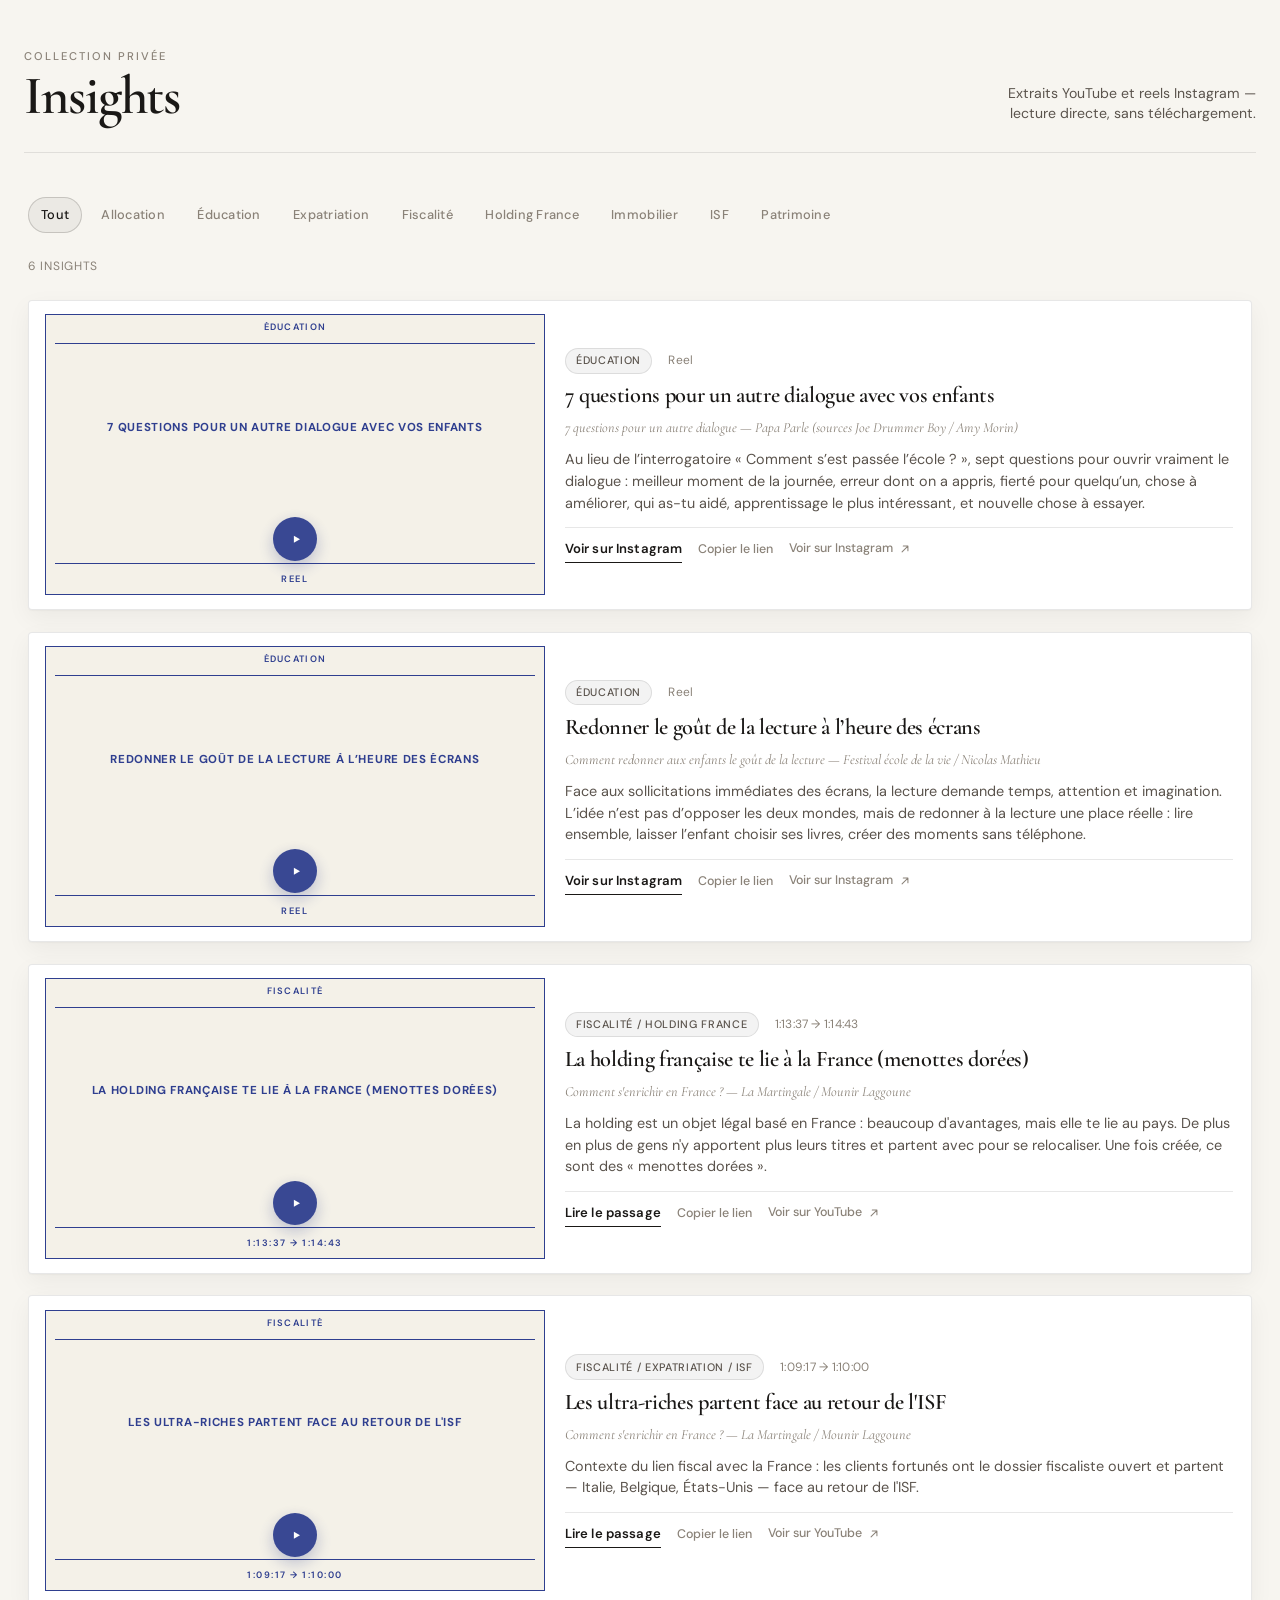
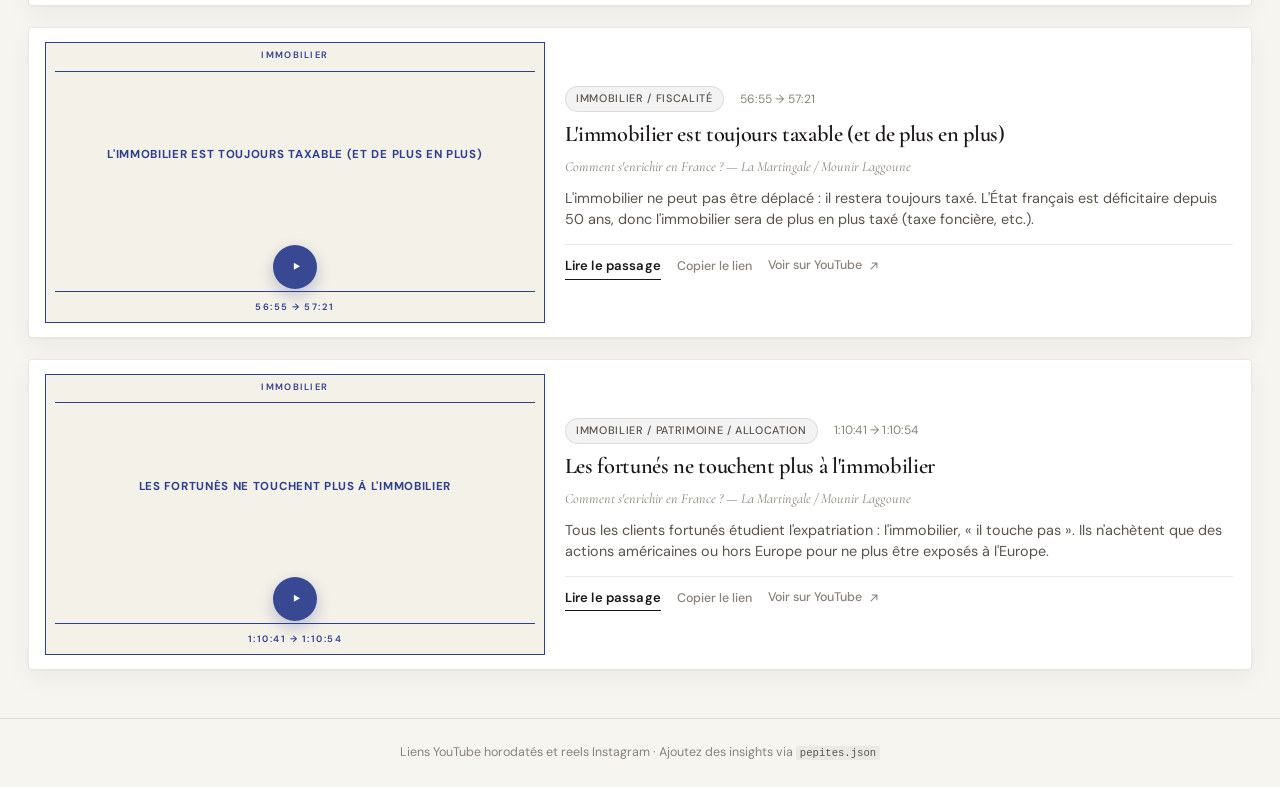
==== commit a8947e14: "Ajoute insight Instagram 7 questions dialogue enfants Nouveau reel Papa Parle en tête de pepites (Éd" ====
--- a/index.html
+++ b/index.html
@@ -13,7 +13,7 @@
   <link rel="preconnect" href="https://fonts.googleapis.com" />
   <link rel="preconnect" href="https://fonts.gstatic.com" crossorigin />
   <link href="https://fonts.googleapis.com/css2?family=Cormorant+Garamond:ital,wght@0,500;0,600;0,700;1,500&family=DM+Sans:ital,opsz,wght@0,9..40,400;0,9..40,500;0,9..40,600;0,9..40,700;1,9..40,400&display=swap" rel="stylesheet" />
-  <link rel="stylesheet" href="styles.20261007135000.css" />
+  <link rel="stylesheet" href="styles.20261007140241.css" />
 </head>
 <body>
   <div class="ambient" aria-hidden="true"></div>
@@ -94,6 +94,6 @@
     </article>
   </template>
 
-  <script src="app.20261007135000.js"></script>
+  <script src="app.20261007140241.js"></script>
 </body>
 </html>
--- a/styles.20261007140241.css
+++ b/styles.20261007140241.css
@@ -0,0 +1,709 @@
+/* —— Insights library — CNRS / De Vive Voix typographic covers —— */
+:root {
+  --bg: #f7f5f0;
+  --bg-elevated: #ffffff;
+  --bg-card: #ffffff;
+  --bg-card-hover: #ffffff;
+  --border: rgba(28, 24, 20, 0.1);
+  --border-strong: rgba(28, 24, 20, 0.18);
+  --text: #1a1816;
+  --text-muted: #5a534c;
+  --text-soft: #8a8278;
+  --accent: #2c2824;
+  --accent-soft: rgba(28, 24, 20, 0.05);
+  --cover-bg: #f4f1e8;
+  --cover-ink: #2f3f8f;
+  --cover-border: #2f3f8f;
+  --pill-bg: transparent;
+  --pill-text: #5a534c;
+  --radius: 2px;
+  --radius-sm: 999px;
+  --shadow: 0 1px 2px rgba(28, 24, 20, 0.04), 0 8px 24px rgba(28, 24, 20, 0.05);
+  --font-sans: "DM Sans", system-ui, sans-serif;
+  --font-serif: "Cormorant Garamond", Georgia, "Times New Roman", serif;
+  --ease: cubic-bezier(0.22, 1, 0.36, 1);
+}
+
+*,
+*::before,
+*::after {
+  box-sizing: border-box;
+}
+
+html {
+  scroll-behavior: smooth;
+  overflow-x: hidden;
+}
+
+body {
+  margin: 0;
+  min-height: 100vh;
+  font-family: var(--font-sans);
+  font-size: 15.5px;
+  line-height: 1.6;
+  color: var(--text);
+  background: var(--bg);
+  -webkit-font-smoothing: antialiased;
+  overflow-x: hidden;
+}
+
+.ambient {
+  display: none;
+}
+
+.site-header,
+.main,
+.site-footer {
+  position: relative;
+  z-index: 1;
+}
+
+.site-header {
+  padding: 3rem 1.5rem 1.5rem;
+}
+
+.header-inner {
+  max-width: 1280px;
+  margin: 0 auto;
+  display: flex;
+  flex-wrap: wrap;
+  align-items: flex-end;
+  justify-content: space-between;
+  gap: 1.25rem 2rem;
+  padding-bottom: 1.75rem;
+  border-bottom: 1px solid var(--border);
+}
+
+.brand {
+  display: flex;
+  align-items: center;
+  gap: 1rem;
+}
+
+.brand-eyebrow {
+  margin: 0 0 0.2rem;
+  font-size: 0.7rem;
+  font-weight: 500;
+  letter-spacing: 0.18em;
+  text-transform: uppercase;
+  color: var(--text-soft);
+}
+
+.brand-title {
+  margin: 0;
+  font-family: var(--font-serif);
+  font-size: clamp(2.6rem, 5vw, 3.4rem);
+  font-weight: 600;
+  letter-spacing: -0.02em;
+  line-height: 1;
+  color: var(--text);
+}
+
+.header-desc {
+  margin: 0;
+  max-width: 18rem;
+  font-size: 0.88rem;
+  color: var(--text-muted);
+  text-align: right;
+  line-height: 1.45;
+}
+
+.main {
+  max-width: 1280px;
+  margin: 0 auto;
+  padding: 1.25rem 1.75rem 3rem;
+}
+
+.filters {
+  display: flex;
+  flex-wrap: wrap;
+  gap: 0.4rem;
+  margin-bottom: 1.5rem;
+}
+
+.filter-btn {
+  appearance: none;
+  border: 1px solid transparent;
+  background: transparent;
+  color: var(--text-soft);
+  font-family: inherit;
+  font-size: 0.8rem;
+  font-weight: 500;
+  letter-spacing: 0.02em;
+  padding: 0.4rem 0.75rem;
+  min-height: 2.25rem;
+  border-radius: var(--radius-sm);
+  cursor: pointer;
+  touch-action: manipulation;
+  transition: color 0.2s var(--ease), border-color 0.2s var(--ease), background 0.2s var(--ease);
+}
+
+.filter-btn:hover {
+  color: var(--text);
+  border-color: var(--border);
+}
+
+.filter-btn.is-active {
+  color: var(--text);
+  background: var(--accent-soft);
+  border-color: var(--border-strong);
+}
+
+.filter-btn:focus-visible {
+  outline: 2px solid var(--text);
+  outline-offset: 3px;
+}
+
+.result-count {
+  margin: 0 0 1.5rem;
+  font-size: 0.75rem;
+  color: var(--text-soft);
+  letter-spacing: 0.06em;
+  text-transform: uppercase;
+}
+
+.grid {
+  display: grid;
+  grid-template-columns: 1fr;
+  gap: 1.35rem;
+}
+
+/* Horizontal card: typographic cover LEFT + text RIGHT */
+.card {
+  display: grid;
+  grid-template-columns: minmax(320px, 42%) minmax(0, 1fr);
+  gap: 0.85rem 1.25rem;
+  align-items: center;
+  background: var(--bg-card);
+  border: 1px solid var(--border);
+  border-radius: 4px;
+  overflow: hidden;
+  box-shadow: var(--shadow);
+  transition: border-color 0.25s var(--ease), box-shadow 0.25s var(--ease);
+  animation: card-in 0.5s var(--ease) both;
+  padding: 0.85rem 1rem;
+}
+
+.card:hover {
+  border-color: var(--border-strong);
+  box-shadow: 0 2px 4px rgba(28, 24, 20, 0.05), 0 12px 28px rgba(28, 24, 20, 0.07);
+}
+
+@keyframes card-in {
+  from {
+    opacity: 0;
+    transform: translateY(8px);
+  }
+  to {
+    opacity: 1;
+    transform: translateY(0);
+  }
+}
+
+.card:nth-child(2) { animation-delay: 0.06s; }
+.card:nth-child(3) { animation-delay: 0.12s; }
+.card:nth-child(4) { animation-delay: 0.18s; }
+
+/* —— CNRS / De Vive Voix style cover (clickable vignette) —— */
+.cover {
+  margin: 0;
+  width: 100%;
+  flex-shrink: 0;
+  transition: width 0.25s var(--ease);
+}
+
+.cover-stage {
+  position: relative;
+  width: 100%;
+  height: 100%;
+}
+
+.cover-facade {
+  appearance: none;
+  display: block;
+  width: 100%;
+  height: 100%;
+  margin: 0;
+  padding: 0;
+  border: none;
+  background: transparent;
+  color: inherit;
+  font: inherit;
+  text-align: inherit;
+  cursor: pointer;
+  touch-action: manipulation;
+}
+
+.cover-facade:focus-visible {
+  outline: 2px solid var(--cover-ink);
+  outline-offset: 3px;
+}
+
+.cover-inner {
+  display: flex;
+  flex-direction: column;
+  width: 100%;
+  aspect-ratio: 16 / 9;
+  min-height: 0;
+  height: auto;
+  max-height: none;
+  padding: 0.45rem 0.55rem;
+  background: var(--cover-bg);
+  border: 1.5px solid var(--cover-border);
+  color: var(--cover-ink);
+  box-sizing: border-box;
+  position: relative;
+  transition: border-color 0.2s var(--ease), box-shadow 0.2s var(--ease);
+}
+
+.cover-facade:hover .cover-inner,
+.cover-facade:focus-visible .cover-inner {
+  box-shadow: inset 0 0 0 1px var(--cover-ink);
+}
+
+.cover-cue {
+  position: static;
+  display: inline-flex;
+  align-items: center;
+  justify-content: center;
+  align-self: center;
+  width: 2.75rem;
+  height: 2.75rem;
+  margin: 0.35rem 0 0.15rem;
+  border-radius: 999px;
+  background: var(--cover-ink);
+  color: #fff;
+  box-shadow: 0 6px 16px rgba(47, 63, 143, 0.3);
+  opacity: 0.95;
+  pointer-events: none;
+  flex-shrink: 0;
+  transition: opacity 0.2s var(--ease), transform 0.2s var(--ease), box-shadow 0.2s var(--ease);
+}
+
+.cover-cue svg {
+  width: 1.15rem;
+  height: 1.15rem;
+  margin-left: 0.12rem;
+}
+
+.cover-facade:hover .cover-cue,
+.cover-facade:focus-visible .cover-cue {
+  opacity: 1;
+  transform: scale(1.06);
+  box-shadow: 0 8px 20px rgba(47, 63, 143, 0.4);
+}
+
+/* Playing: same left panel becomes 16:9 YouTube embed */
+.card.is-playing {
+  grid-template-columns: minmax(360px, 48%) minmax(0, 1fr);
+}
+
+.cover.is-playing {
+  width: 100%;
+}
+
+.cover-stage.is-playing {
+  aspect-ratio: 16 / 9;
+  min-height: 0;
+  max-height: none;
+  height: auto;
+  background: #000;
+  border: 1.5px solid var(--border-strong);
+  overflow: hidden;
+}
+
+.cover-stage.is-playing iframe {
+  position: absolute;
+  inset: 0;
+  width: 100%;
+  height: 100%;
+  border: 0;
+  background: #000;
+}
+
+.embed-fallback {
+  position: absolute;
+  left: 0.4rem;
+  right: 0.4rem;
+  bottom: 0.4rem;
+  z-index: 2;
+  padding: 0.35rem 0.5rem;
+  font-size: 0.68rem;
+  font-weight: 500;
+  line-height: 1.3;
+  text-align: center;
+  color: #f7f5f0;
+  background: rgba(0, 0, 0, 0.72);
+  text-decoration: none;
+  border-radius: 2px;
+  opacity: 0;
+  pointer-events: none;
+  transition: opacity 0.3s var(--ease);
+}
+
+.cover-stage.is-playing:hover .embed-fallback,
+.cover-stage.is-playing:focus-within .embed-fallback {
+  opacity: 0.95;
+  pointer-events: auto;
+}
+
+.cover-label {
+  margin: 0;
+  padding: 0 0.15rem 0.55rem;
+  border-bottom: 1px solid var(--cover-ink);
+  font-family: var(--font-sans);
+  font-size: 0.58rem;
+  font-weight: 600;
+  letter-spacing: 0.14em;
+  line-height: 1.25;
+  text-align: center;
+  text-transform: uppercase;
+  color: var(--cover-ink);
+  white-space: nowrap;
+  overflow: hidden;
+  text-overflow: ellipsis;
+}
+
+.cover-title-wrap {
+  flex: 1 1 auto;
+  display: flex;
+  align-items: center;
+  justify-content: center;
+  min-height: 0;
+  padding: 0.15rem 0;
+}
+
+.cover-title {
+  font-size: 0.72rem !important;
+  margin: 0;
+  width: 100%;
+  font-family: var(--font-sans);
+  font-size: clamp(0.72rem, 1.55vw, 0.92rem);
+  font-weight: 700;
+  letter-spacing: 0.06em;
+  line-height: 1.22;
+  text-align: center;
+  text-transform: uppercase;
+  color: var(--cover-ink);
+  overflow: hidden;
+  
+  
+  
+  line-clamp: 5;
+  word-break: break-word;
+  hyphens: auto;
+}
+
+.cover-footer {
+  margin-top: auto;
+  padding-top: 0.5rem;
+  border-top: 1px solid var(--cover-ink);
+  text-align: center;
+}
+
+.cover-meta {
+  display: block;
+  font-family: var(--font-sans);
+  font-size: 0.58rem;
+  font-weight: 600;
+  letter-spacing: 0.16em;
+  text-transform: uppercase;
+  color: var(--cover-ink);
+  white-space: nowrap;
+  overflow: hidden;
+  text-overflow: ellipsis;
+}
+
+.card-body {
+  display: flex;
+  flex-direction: column;
+  gap: 0.45rem;
+  padding: 0.15rem 0.15rem 0.1rem 0;
+  min-width: 0;
+}
+
+.card-meta {
+  display: flex;
+  flex-wrap: wrap;
+  align-items: center;
+  gap: 0.5rem 1rem;
+  margin-bottom: 0.1rem;
+}
+
+.theme-pill {
+  display: inline-flex;
+  align-items: center;
+  max-width: 100%;
+  padding: 0.2rem 0.65rem;
+  border-radius: var(--radius-sm);
+  font-size: 0.68rem;
+  font-weight: 500;
+  letter-spacing: 0.06em;
+  text-transform: uppercase;
+  color: var(--pill-text);
+  background: rgba(28, 24, 20, 0.05);
+  border: 1px solid var(--border);
+  white-space: nowrap;
+  overflow: hidden;
+  text-overflow: ellipsis;
+}
+
+.time-range {
+  font-size: 0.75rem;
+  font-variant-numeric: tabular-nums;
+  color: var(--text-soft);
+  letter-spacing: 0.02em;
+}
+
+.card-title {
+  margin: 0;
+  font-family: var(--font-serif);
+  font-size: clamp(1.15rem, 2vw, 1.4rem);
+  font-weight: 600;
+  line-height: 1.2;
+  letter-spacing: -0.015em;
+  color: var(--text);
+  max-width: none;
+}
+
+.card-source {
+  margin: 0.05rem 0 0;
+  font-size: 0.88rem;
+  color: var(--text-soft);
+  font-style: italic;
+  font-family: var(--font-serif);
+}
+
+.card-summary {
+  margin: 0.15rem 0 0;
+  font-size: 0.9rem;
+  color: var(--text-muted);
+  line-height: 1.5;
+  max-width: none;
+}
+
+.card-actions {
+  display: flex;
+  flex-wrap: wrap;
+  align-items: center;
+  gap: 0.35rem 1rem;
+  margin-top: 0.35rem;
+  padding-top: 0.5rem;
+  border-top: 1px solid var(--border);
+}
+
+.lire-passage {
+  display: inline-flex;
+  align-items: center;
+  font-size: 0.82rem;
+  font-weight: 600;
+  letter-spacing: 0.01em;
+  color: var(--text);
+  text-decoration: none;
+  border-bottom: 1px solid var(--text);
+  padding: 0.15rem 0;
+  transition: color 0.2s var(--ease), border-color 0.2s var(--ease);
+}
+
+.lire-passage:hover {
+  color: var(--text-muted);
+  border-bottom-color: var(--text-muted);
+}
+
+.lire-passage:focus-visible {
+  outline: 2px solid var(--text);
+  outline-offset: 3px;
+}
+
+.yt-link {
+  display: inline-flex;
+  align-items: center;
+  gap: 0.3rem;
+  padding: 0.15rem 0;
+  font-size: 0.78rem;
+  font-weight: 500;
+  color: var(--text-soft);
+  text-decoration: none;
+  border-bottom: 1px solid transparent;
+  touch-action: manipulation;
+  transition: color 0.2s var(--ease), border-color 0.2s var(--ease);
+}
+
+.yt-link:hover {
+  color: var(--text);
+  border-bottom-color: var(--border-strong);
+}
+
+.yt-link:focus-visible {
+  outline: 2px solid var(--text);
+  outline-offset: 3px;
+}
+
+.copy-passage-btn {
+  appearance: none;
+  display: inline-flex;
+  align-items: center;
+  gap: 0.35rem;
+  padding: 0.15rem 0;
+  border: none;
+  border-bottom: 1px solid transparent;
+  background: transparent;
+  font-family: inherit;
+  font-size: 0.78rem;
+  font-weight: 500;
+  color: var(--text-soft);
+  cursor: pointer;
+  touch-action: manipulation;
+  transition: color 0.2s var(--ease), border-color 0.2s var(--ease);
+}
+
+.copy-passage-btn:hover {
+  color: var(--text);
+  border-bottom-color: var(--border-strong);
+}
+
+.copy-passage-btn:focus-visible {
+  outline: 2px solid var(--text);
+  outline-offset: 3px;
+}
+
+.copy-passage-btn.is-copied {
+  color: var(--text);
+  border-bottom-color: var(--text);
+}
+
+.empty-state {
+  margin: 3rem auto;
+  text-align: center;
+  color: var(--text-soft);
+  font-size: 0.95rem;
+}
+
+.site-footer {
+  padding: 1.5rem;
+  border-top: 1px solid var(--border);
+  text-align: center;
+}
+
+.site-footer p {
+  margin: 0;
+  font-size: 0.78rem;
+  color: var(--text-soft);
+}
+
+.site-footer code {
+  font-size: 0.85em;
+  padding: 0.1em 0.35em;
+  border-radius: 2px;
+  background: rgba(28, 24, 20, 0.05);
+  color: var(--text-muted);
+}
+
+@media (max-width: 720px) {
+  .site-header {
+    padding: 2rem 1.15rem 1.25rem;
+  }
+
+  .header-inner {
+    max-width: none;
+  }
+
+  .header-desc {
+    text-align: left;
+    max-width: none;
+  }
+
+  .main {
+    max-width: none;
+    padding: 1.25rem 1.15rem 3rem;
+  }
+
+  .card {
+    grid-template-columns: 1fr;
+    gap: 1rem;
+    padding: 1rem;
+  }
+
+  .cover {
+    width: 100%;
+    max-width: 100%;
+    margin: 0 auto;
+  }
+
+  .card.is-playing {
+    grid-template-columns: 1fr;
+  }
+
+  .cover.is-playing {
+    max-width: none;
+    width: 100%;
+  }
+
+  .cover-inner {
+    max-height: none;
+    aspect-ratio: 1 / 1.08;
+  }
+
+  .cover-title {
+  font-size: 0.72rem !important;
+    font-size: clamp(0.85rem, 3.8vw, 1.05rem);
+  }
+
+  .card-title {
+    font-size: clamp(1.35rem, 5.5vw, 1.7rem);
+    max-width: none;
+  }
+
+  .card-summary {
+    max-width: none;
+  }
+
+  .card-actions {
+    gap: 0.5rem 0.9rem;
+  }
+
+  .lire-passage,
+  .yt-link,
+  .copy-passage-btn {
+    min-height: 2.4rem;
+    align-items: center;
+  }
+}
+
+@media (prefers-reduced-motion: reduce) {
+  *,
+  *::before,
+  *::after {
+    animation-duration: 0.01ms !important;
+    transition-duration: 0.01ms !important;
+  }
+}
+
+
+/* Instagram reel embed: taller portrait panel */
+.card.is-playing.is-instagram {
+  grid-template-columns: minmax(280px, 36%) minmax(0, 1fr);
+}
+
+.cover-stage.is-playing.is-instagram {
+  aspect-ratio: 9 / 16;
+  max-height: min(720px, 85vh);
+  background: #fafafa;
+}
+
+.cover-stage.is-playing.is-instagram iframe {
+  background: #fafafa;
+}
+
+@media (max-width: 860px) {
+  .card.is-playing.is-instagram {
+    grid-template-columns: 1fr;
+  }
+
+  .cover-stage.is-playing.is-instagram {
+    aspect-ratio: 9 / 16;
+    max-height: min(640px, 78vh);
+    margin-inline: auto;
+    width: min(100%, 360px);
+  }
+}
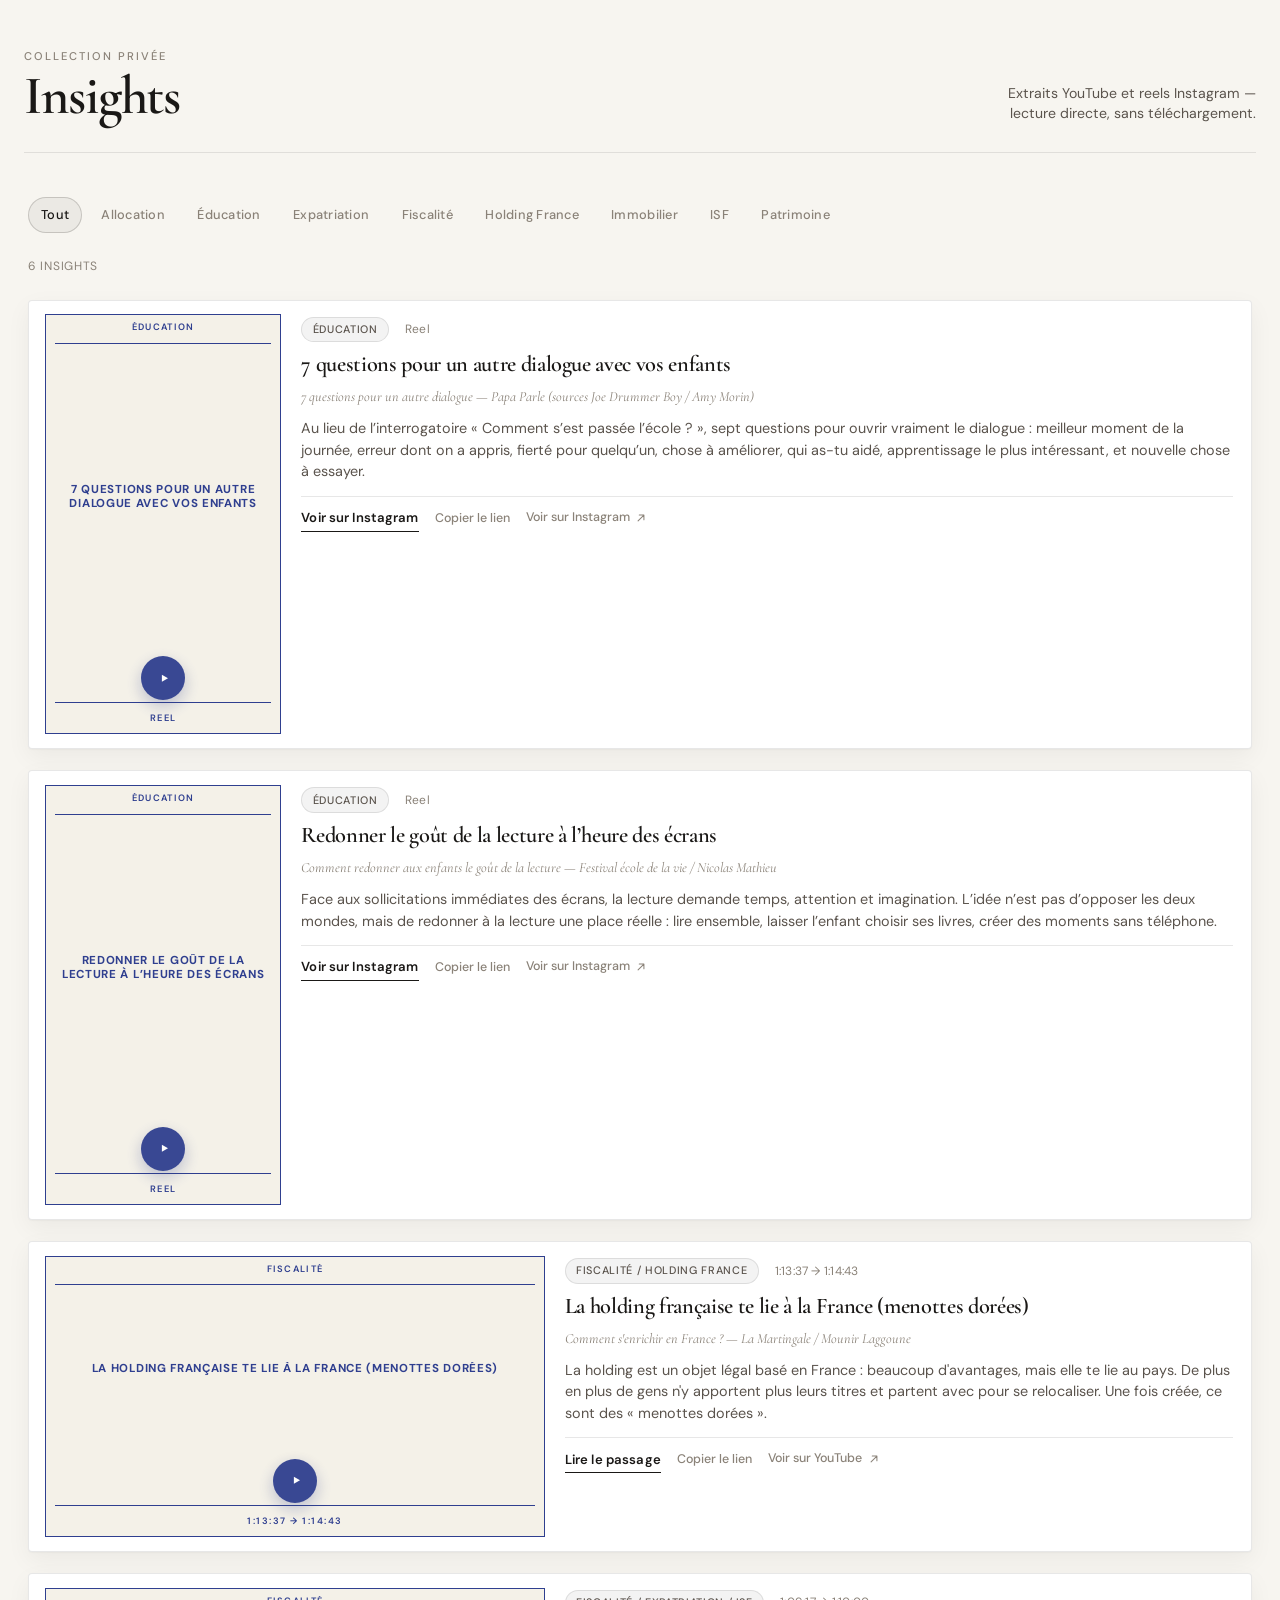
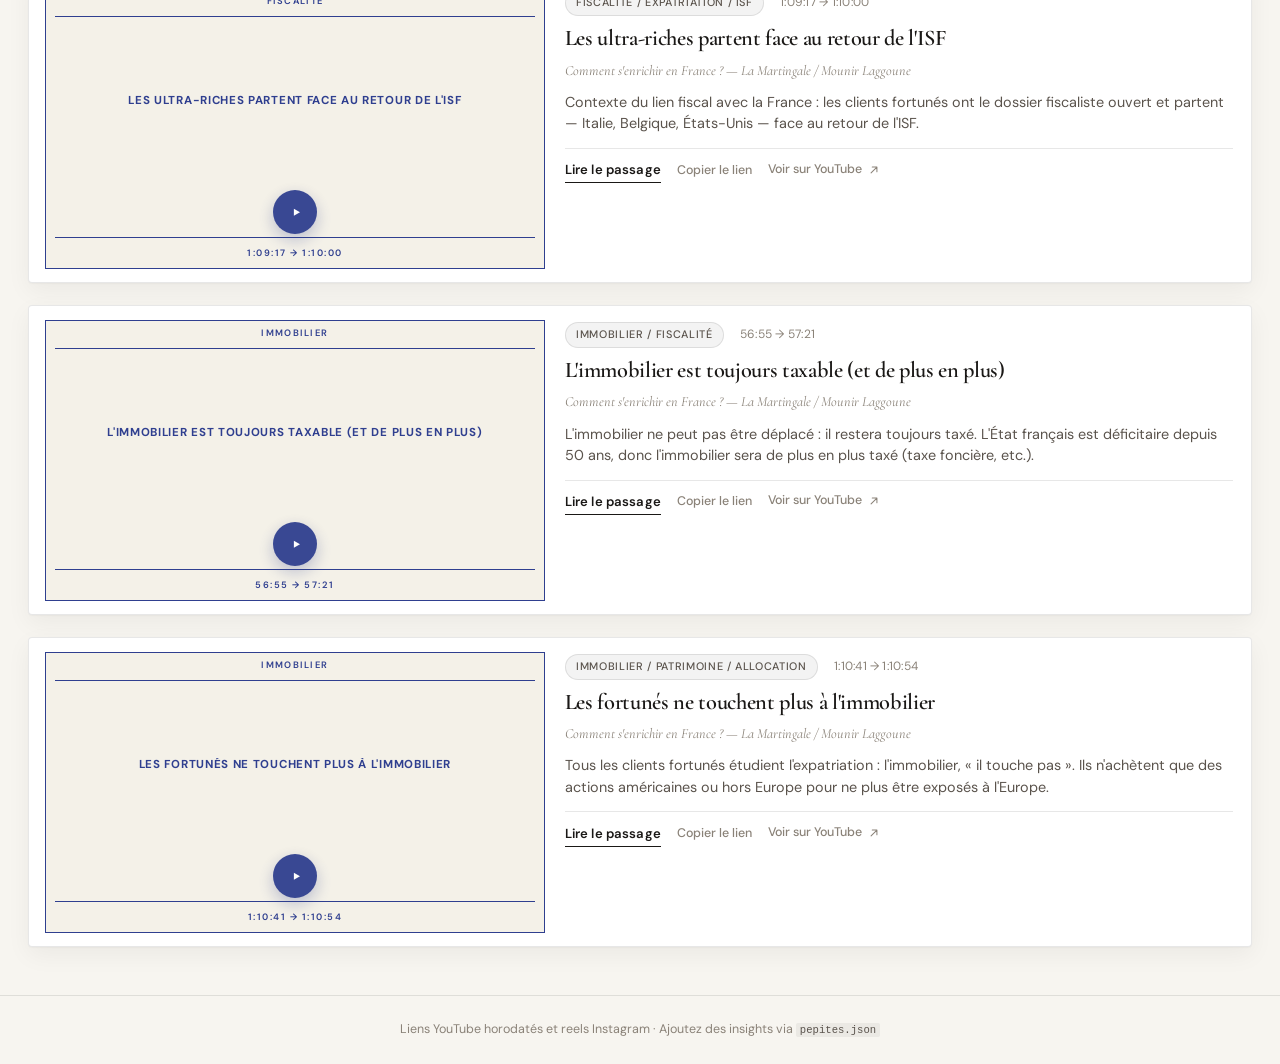
==== commit fbfcc944: "Fix Instagram: synthèse visible à côté du panneau 9:16 align-items:start + colonne cover bornée (280" ====
--- a/index.html
+++ b/index.html
@@ -13,7 +13,7 @@
   <link rel="preconnect" href="https://fonts.googleapis.com" />
   <link rel="preconnect" href="https://fonts.gstatic.com" crossorigin />
   <link href="https://fonts.googleapis.com/css2?family=Cormorant+Garamond:ital,wght@0,500;0,600;0,700;1,500&family=DM+Sans:ital,opsz,wght@0,9..40,400;0,9..40,500;0,9..40,600;0,9..40,700;1,9..40,400&display=swap" rel="stylesheet" />
-  <link rel="stylesheet" href="styles.20261007140241.css" />
+  <link rel="stylesheet" href="styles.20261007141420.css" />
 </head>
 <body>
   <div class="ambient" aria-hidden="true"></div>
@@ -94,6 +94,6 @@
     </article>
   </template>
 
-  <script src="app.20261007140241.js"></script>
+  <script src="app.20261007141420.js"></script>
 </body>
 </html>
--- a/styles.20261007141420.css
+++ b/styles.20261007141420.css
@@ -0,0 +1,755 @@
+/* —— Insights library — CNRS / De Vive Voix typographic covers —— */
+:root {
+  --bg: #f7f5f0;
+  --bg-elevated: #ffffff;
+  --bg-card: #ffffff;
+  --bg-card-hover: #ffffff;
+  --border: rgba(28, 24, 20, 0.1);
+  --border-strong: rgba(28, 24, 20, 0.18);
+  --text: #1a1816;
+  --text-muted: #5a534c;
+  --text-soft: #8a8278;
+  --accent: #2c2824;
+  --accent-soft: rgba(28, 24, 20, 0.05);
+  --cover-bg: #f4f1e8;
+  --cover-ink: #2f3f8f;
+  --cover-border: #2f3f8f;
+  --pill-bg: transparent;
+  --pill-text: #5a534c;
+  --radius: 2px;
+  --radius-sm: 999px;
+  --shadow: 0 1px 2px rgba(28, 24, 20, 0.04), 0 8px 24px rgba(28, 24, 20, 0.05);
+  --font-sans: "DM Sans", system-ui, sans-serif;
+  --font-serif: "Cormorant Garamond", Georgia, "Times New Roman", serif;
+  --ease: cubic-bezier(0.22, 1, 0.36, 1);
+}
+
+*,
+*::before,
+*::after {
+  box-sizing: border-box;
+}
+
+html {
+  scroll-behavior: smooth;
+  overflow-x: hidden;
+}
+
+body {
+  margin: 0;
+  min-height: 100vh;
+  font-family: var(--font-sans);
+  font-size: 15.5px;
+  line-height: 1.6;
+  color: var(--text);
+  background: var(--bg);
+  -webkit-font-smoothing: antialiased;
+  overflow-x: hidden;
+}
+
+.ambient {
+  display: none;
+}
+
+.site-header,
+.main,
+.site-footer {
+  position: relative;
+  z-index: 1;
+}
+
+.site-header {
+  padding: 3rem 1.5rem 1.5rem;
+}
+
+.header-inner {
+  max-width: 1280px;
+  margin: 0 auto;
+  display: flex;
+  flex-wrap: wrap;
+  align-items: flex-end;
+  justify-content: space-between;
+  gap: 1.25rem 2rem;
+  padding-bottom: 1.75rem;
+  border-bottom: 1px solid var(--border);
+}
+
+.brand {
+  display: flex;
+  align-items: center;
+  gap: 1rem;
+}
+
+.brand-eyebrow {
+  margin: 0 0 0.2rem;
+  font-size: 0.7rem;
+  font-weight: 500;
+  letter-spacing: 0.18em;
+  text-transform: uppercase;
+  color: var(--text-soft);
+}
+
+.brand-title {
+  margin: 0;
+  font-family: var(--font-serif);
+  font-size: clamp(2.6rem, 5vw, 3.4rem);
+  font-weight: 600;
+  letter-spacing: -0.02em;
+  line-height: 1;
+  color: var(--text);
+}
+
+.header-desc {
+  margin: 0;
+  max-width: 18rem;
+  font-size: 0.88rem;
+  color: var(--text-muted);
+  text-align: right;
+  line-height: 1.45;
+}
+
+.main {
+  max-width: 1280px;
+  margin: 0 auto;
+  padding: 1.25rem 1.75rem 3rem;
+}
+
+.filters {
+  display: flex;
+  flex-wrap: wrap;
+  gap: 0.4rem;
+  margin-bottom: 1.5rem;
+}
+
+.filter-btn {
+  appearance: none;
+  border: 1px solid transparent;
+  background: transparent;
+  color: var(--text-soft);
+  font-family: inherit;
+  font-size: 0.8rem;
+  font-weight: 500;
+  letter-spacing: 0.02em;
+  padding: 0.4rem 0.75rem;
+  min-height: 2.25rem;
+  border-radius: var(--radius-sm);
+  cursor: pointer;
+  touch-action: manipulation;
+  transition: color 0.2s var(--ease), border-color 0.2s var(--ease), background 0.2s var(--ease);
+}
+
+.filter-btn:hover {
+  color: var(--text);
+  border-color: var(--border);
+}
+
+.filter-btn.is-active {
+  color: var(--text);
+  background: var(--accent-soft);
+  border-color: var(--border-strong);
+}
+
+.filter-btn:focus-visible {
+  outline: 2px solid var(--text);
+  outline-offset: 3px;
+}
+
+.result-count {
+  margin: 0 0 1.5rem;
+  font-size: 0.75rem;
+  color: var(--text-soft);
+  letter-spacing: 0.06em;
+  text-transform: uppercase;
+}
+
+.grid {
+  display: grid;
+  grid-template-columns: 1fr;
+  gap: 1.35rem;
+}
+
+/* Horizontal card: typographic cover LEFT + text RIGHT */
+.card {
+  display: grid;
+  grid-template-columns: minmax(320px, 42%) minmax(0, 1fr);
+  gap: 0.85rem 1.25rem;
+  align-items: start;
+  background: var(--bg-card);
+  border: 1px solid var(--border);
+  border-radius: 4px;
+  overflow: hidden;
+  box-shadow: var(--shadow);
+  transition: border-color 0.25s var(--ease), box-shadow 0.25s var(--ease);
+  animation: card-in 0.5s var(--ease) both;
+  padding: 0.85rem 1rem;
+}
+
+.card:hover {
+  border-color: var(--border-strong);
+  box-shadow: 0 2px 4px rgba(28, 24, 20, 0.05), 0 12px 28px rgba(28, 24, 20, 0.07);
+}
+
+@keyframes card-in {
+  from {
+    opacity: 0;
+    transform: translateY(8px);
+  }
+  to {
+    opacity: 1;
+    transform: translateY(0);
+  }
+}
+
+.card:nth-child(2) { animation-delay: 0.06s; }
+.card:nth-child(3) { animation-delay: 0.12s; }
+.card:nth-child(4) { animation-delay: 0.18s; }
+
+/* —— CNRS / De Vive Voix style cover (clickable vignette) —— */
+.cover {
+  margin: 0;
+  width: 100%;
+  min-width: 0;
+  flex-shrink: 0;
+  transition: width 0.25s var(--ease);
+}
+
+.cover-stage {
+  position: relative;
+  width: 100%;
+  height: 100%;
+}
+
+.cover-facade {
+  appearance: none;
+  display: block;
+  width: 100%;
+  height: 100%;
+  margin: 0;
+  padding: 0;
+  border: none;
+  background: transparent;
+  color: inherit;
+  font: inherit;
+  text-align: inherit;
+  cursor: pointer;
+  touch-action: manipulation;
+}
+
+.cover-facade:focus-visible {
+  outline: 2px solid var(--cover-ink);
+  outline-offset: 3px;
+}
+
+.cover-inner {
+  display: flex;
+  flex-direction: column;
+  width: 100%;
+  aspect-ratio: 16 / 9;
+  min-height: 0;
+  height: auto;
+  max-height: none;
+  padding: 0.45rem 0.55rem;
+  background: var(--cover-bg);
+  border: 1.5px solid var(--cover-border);
+  color: var(--cover-ink);
+  box-sizing: border-box;
+  position: relative;
+  transition: border-color 0.2s var(--ease), box-shadow 0.2s var(--ease);
+}
+
+.cover-facade:hover .cover-inner,
+.cover-facade:focus-visible .cover-inner {
+  box-shadow: inset 0 0 0 1px var(--cover-ink);
+}
+
+.cover-cue {
+  position: static;
+  display: inline-flex;
+  align-items: center;
+  justify-content: center;
+  align-self: center;
+  width: 2.75rem;
+  height: 2.75rem;
+  margin: 0.35rem 0 0.15rem;
+  border-radius: 999px;
+  background: var(--cover-ink);
+  color: #fff;
+  box-shadow: 0 6px 16px rgba(47, 63, 143, 0.3);
+  opacity: 0.95;
+  pointer-events: none;
+  flex-shrink: 0;
+  transition: opacity 0.2s var(--ease), transform 0.2s var(--ease), box-shadow 0.2s var(--ease);
+}
+
+.cover-cue svg {
+  width: 1.15rem;
+  height: 1.15rem;
+  margin-left: 0.12rem;
+}
+
+.cover-facade:hover .cover-cue,
+.cover-facade:focus-visible .cover-cue {
+  opacity: 1;
+  transform: scale(1.06);
+  box-shadow: 0 8px 20px rgba(47, 63, 143, 0.4);
+}
+
+/* Playing: same left panel becomes 16:9 YouTube embed */
+.card.is-playing {
+  grid-template-columns: minmax(360px, 48%) minmax(0, 1fr);
+}
+
+.cover.is-playing {
+  width: 100%;
+}
+
+.cover-stage.is-playing {
+  aspect-ratio: 16 / 9;
+  min-height: 0;
+  max-height: none;
+  height: auto;
+  background: #000;
+  border: 1.5px solid var(--border-strong);
+  overflow: hidden;
+}
+
+.cover-stage.is-playing iframe {
+  position: absolute;
+  inset: 0;
+  width: 100%;
+  height: 100%;
+  border: 0;
+  background: #000;
+}
+
+.embed-fallback {
+  position: absolute;
+  left: 0.4rem;
+  right: 0.4rem;
+  bottom: 0.4rem;
+  z-index: 2;
+  padding: 0.35rem 0.5rem;
+  font-size: 0.68rem;
+  font-weight: 500;
+  line-height: 1.3;
+  text-align: center;
+  color: #f7f5f0;
+  background: rgba(0, 0, 0, 0.72);
+  text-decoration: none;
+  border-radius: 2px;
+  opacity: 0;
+  pointer-events: none;
+  transition: opacity 0.3s var(--ease);
+}
+
+.cover-stage.is-playing:hover .embed-fallback,
+.cover-stage.is-playing:focus-within .embed-fallback {
+  opacity: 0.95;
+  pointer-events: auto;
+}
+
+.cover-label {
+  margin: 0;
+  padding: 0 0.15rem 0.55rem;
+  border-bottom: 1px solid var(--cover-ink);
+  font-family: var(--font-sans);
+  font-size: 0.58rem;
+  font-weight: 600;
+  letter-spacing: 0.14em;
+  line-height: 1.25;
+  text-align: center;
+  text-transform: uppercase;
+  color: var(--cover-ink);
+  white-space: nowrap;
+  overflow: hidden;
+  text-overflow: ellipsis;
+}
+
+.cover-title-wrap {
+  flex: 1 1 auto;
+  display: flex;
+  align-items: center;
+  justify-content: center;
+  min-height: 0;
+  padding: 0.15rem 0;
+}
+
+.cover-title {
+  font-size: 0.72rem !important;
+  margin: 0;
+  width: 100%;
+  font-family: var(--font-sans);
+  font-size: clamp(0.72rem, 1.55vw, 0.92rem);
+  font-weight: 700;
+  letter-spacing: 0.06em;
+  line-height: 1.22;
+  text-align: center;
+  text-transform: uppercase;
+  color: var(--cover-ink);
+  overflow: hidden;
+  
+  
+  
+  line-clamp: 5;
+  word-break: break-word;
+  hyphens: auto;
+}
+
+.cover-footer {
+  margin-top: auto;
+  padding-top: 0.5rem;
+  border-top: 1px solid var(--cover-ink);
+  text-align: center;
+}
+
+.cover-meta {
+  display: block;
+  font-family: var(--font-sans);
+  font-size: 0.58rem;
+  font-weight: 600;
+  letter-spacing: 0.16em;
+  text-transform: uppercase;
+  color: var(--cover-ink);
+  white-space: nowrap;
+  overflow: hidden;
+  text-overflow: ellipsis;
+}
+
+.card-body {
+  display: flex;
+  flex-direction: column;
+  gap: 0.45rem;
+  padding: 0.15rem 0.15rem 0.1rem 0;
+  min-width: 0;
+  align-self: start;
+}
+
+.card-meta {
+  display: flex;
+  flex-wrap: wrap;
+  align-items: center;
+  gap: 0.5rem 1rem;
+  margin-bottom: 0.1rem;
+}
+
+.theme-pill {
+  display: inline-flex;
+  align-items: center;
+  max-width: 100%;
+  padding: 0.2rem 0.65rem;
+  border-radius: var(--radius-sm);
+  font-size: 0.68rem;
+  font-weight: 500;
+  letter-spacing: 0.06em;
+  text-transform: uppercase;
+  color: var(--pill-text);
+  background: rgba(28, 24, 20, 0.05);
+  border: 1px solid var(--border);
+  white-space: nowrap;
+  overflow: hidden;
+  text-overflow: ellipsis;
+}
+
+.time-range {
+  font-size: 0.75rem;
+  font-variant-numeric: tabular-nums;
+  color: var(--text-soft);
+  letter-spacing: 0.02em;
+}
+
+.card-title {
+  margin: 0;
+  font-family: var(--font-serif);
+  font-size: clamp(1.15rem, 2vw, 1.4rem);
+  font-weight: 600;
+  line-height: 1.2;
+  letter-spacing: -0.015em;
+  color: var(--text);
+  max-width: none;
+}
+
+.card-source {
+  margin: 0.05rem 0 0;
+  font-size: 0.88rem;
+  color: var(--text-soft);
+  font-style: italic;
+  font-family: var(--font-serif);
+}
+
+.card-summary {
+  margin: 0.15rem 0 0;
+  font-size: 0.9rem;
+  color: var(--text-muted);
+  line-height: 1.5;
+  max-width: none;
+}
+
+.card-actions {
+  display: flex;
+  flex-wrap: wrap;
+  align-items: center;
+  gap: 0.35rem 1rem;
+  margin-top: 0.35rem;
+  padding-top: 0.5rem;
+  border-top: 1px solid var(--border);
+}
+
+.lire-passage {
+  display: inline-flex;
+  align-items: center;
+  font-size: 0.82rem;
+  font-weight: 600;
+  letter-spacing: 0.01em;
+  color: var(--text);
+  text-decoration: none;
+  border-bottom: 1px solid var(--text);
+  padding: 0.15rem 0;
+  transition: color 0.2s var(--ease), border-color 0.2s var(--ease);
+}
+
+.lire-passage:hover {
+  color: var(--text-muted);
+  border-bottom-color: var(--text-muted);
+}
+
+.lire-passage:focus-visible {
+  outline: 2px solid var(--text);
+  outline-offset: 3px;
+}
+
+.yt-link {
+  display: inline-flex;
+  align-items: center;
+  gap: 0.3rem;
+  padding: 0.15rem 0;
+  font-size: 0.78rem;
+  font-weight: 500;
+  color: var(--text-soft);
+  text-decoration: none;
+  border-bottom: 1px solid transparent;
+  touch-action: manipulation;
+  transition: color 0.2s var(--ease), border-color 0.2s var(--ease);
+}
+
+.yt-link:hover {
+  color: var(--text);
+  border-bottom-color: var(--border-strong);
+}
+
+.yt-link:focus-visible {
+  outline: 2px solid var(--text);
+  outline-offset: 3px;
+}
+
+.copy-passage-btn {
+  appearance: none;
+  display: inline-flex;
+  align-items: center;
+  gap: 0.35rem;
+  padding: 0.15rem 0;
+  border: none;
+  border-bottom: 1px solid transparent;
+  background: transparent;
+  font-family: inherit;
+  font-size: 0.78rem;
+  font-weight: 500;
+  color: var(--text-soft);
+  cursor: pointer;
+  touch-action: manipulation;
+  transition: color 0.2s var(--ease), border-color 0.2s var(--ease);
+}
+
+.copy-passage-btn:hover {
+  color: var(--text);
+  border-bottom-color: var(--border-strong);
+}
+
+.copy-passage-btn:focus-visible {
+  outline: 2px solid var(--text);
+  outline-offset: 3px;
+}
+
+.copy-passage-btn.is-copied {
+  color: var(--text);
+  border-bottom-color: var(--text);
+}
+
+.empty-state {
+  margin: 3rem auto;
+  text-align: center;
+  color: var(--text-soft);
+  font-size: 0.95rem;
+}
+
+.site-footer {
+  padding: 1.5rem;
+  border-top: 1px solid var(--border);
+  text-align: center;
+}
+
+.site-footer p {
+  margin: 0;
+  font-size: 0.78rem;
+  color: var(--text-soft);
+}
+
+.site-footer code {
+  font-size: 0.85em;
+  padding: 0.1em 0.35em;
+  border-radius: 2px;
+  background: rgba(28, 24, 20, 0.05);
+  color: var(--text-muted);
+}
+
+@media (max-width: 720px) {
+  .site-header {
+    padding: 2rem 1.15rem 1.25rem;
+  }
+
+  .header-inner {
+    max-width: none;
+  }
+
+  .header-desc {
+    text-align: left;
+    max-width: none;
+  }
+
+  .main {
+    max-width: none;
+    padding: 1.25rem 1.15rem 3rem;
+  }
+
+  .card {
+    grid-template-columns: 1fr;
+    gap: 1rem;
+    padding: 1rem;
+  }
+
+  .cover {
+    width: 100%;
+    max-width: 100%;
+    margin: 0 auto;
+  }
+
+  .card.is-playing {
+    grid-template-columns: 1fr;
+  }
+
+  .cover.is-playing {
+    max-width: none;
+    width: 100%;
+  }
+
+  .cover-inner {
+    max-height: none;
+    aspect-ratio: 1 / 1.08;
+  }
+
+  .cover-title {
+  font-size: 0.72rem !important;
+    font-size: clamp(0.85rem, 3.8vw, 1.05rem);
+  }
+
+  .card-title {
+    font-size: clamp(1.35rem, 5.5vw, 1.7rem);
+    max-width: none;
+  }
+
+  .card-summary {
+    max-width: none;
+  }
+
+  .card-actions {
+    gap: 0.5rem 0.9rem;
+  }
+
+  .lire-passage,
+  .yt-link,
+  .copy-passage-btn {
+    min-height: 2.4rem;
+    align-items: center;
+  }
+}
+
+@media (prefers-reduced-motion: reduce) {
+  *,
+  *::before,
+  *::after {
+    animation-duration: 0.01ms !important;
+    transition-duration: 0.01ms !important;
+  }
+}
+
+
+/* Instagram: portrait cover left, full summary always visible on the right */
+.card.platform-instagram {
+  grid-template-columns: auto minmax(0, 1fr);
+  align-items: start;
+}
+
+.card.platform-instagram .cover {
+  width: auto;
+  max-width: min(240px, 32vw);
+  justify-self: start;
+}
+
+.card.platform-instagram .cover-inner {
+  aspect-ratio: 9 / 16;
+  max-height: min(420px, 55vh);
+  width: min(100%, 240px);
+}
+
+.card.platform-instagram .card-body {
+  min-width: 0;
+}
+
+/* Playing Instagram: fixed narrow 9:16 column (iframe is absolute → needs definite width) */
+.card.is-playing.is-instagram {
+  grid-template-columns: minmax(200px, 280px) minmax(0, 1fr);
+  align-items: start;
+}
+
+.card.is-playing.is-instagram .cover {
+  width: 100%;
+  max-width: 280px;
+  justify-self: start;
+}
+
+.cover-stage.is-playing.is-instagram {
+  aspect-ratio: 9 / 16;
+  width: 100%;
+  max-height: min(500px, 70vh);
+  background: #fafafa;
+}
+
+.cover-stage.is-playing.is-instagram iframe {
+  background: #fafafa;
+}
+
+@media (max-width: 860px) {
+  .card.platform-instagram,
+  .card.is-playing.is-instagram {
+    grid-template-columns: 1fr;
+  }
+
+  .card.platform-instagram .cover,
+  .card.is-playing.is-instagram .cover {
+    max-width: min(320px, 100%);
+    width: 100%;
+    justify-self: center;
+  }
+
+  .card.platform-instagram .cover-inner {
+    width: min(100%, 240px);
+    max-height: min(420px, 55vh);
+    margin-inline: auto;
+  }
+
+  .cover-stage.is-playing.is-instagram {
+    aspect-ratio: 9 / 16;
+    max-height: min(560px, 70vh);
+    margin-inline: auto;
+    width: min(100%, 320px);
+  }
+}
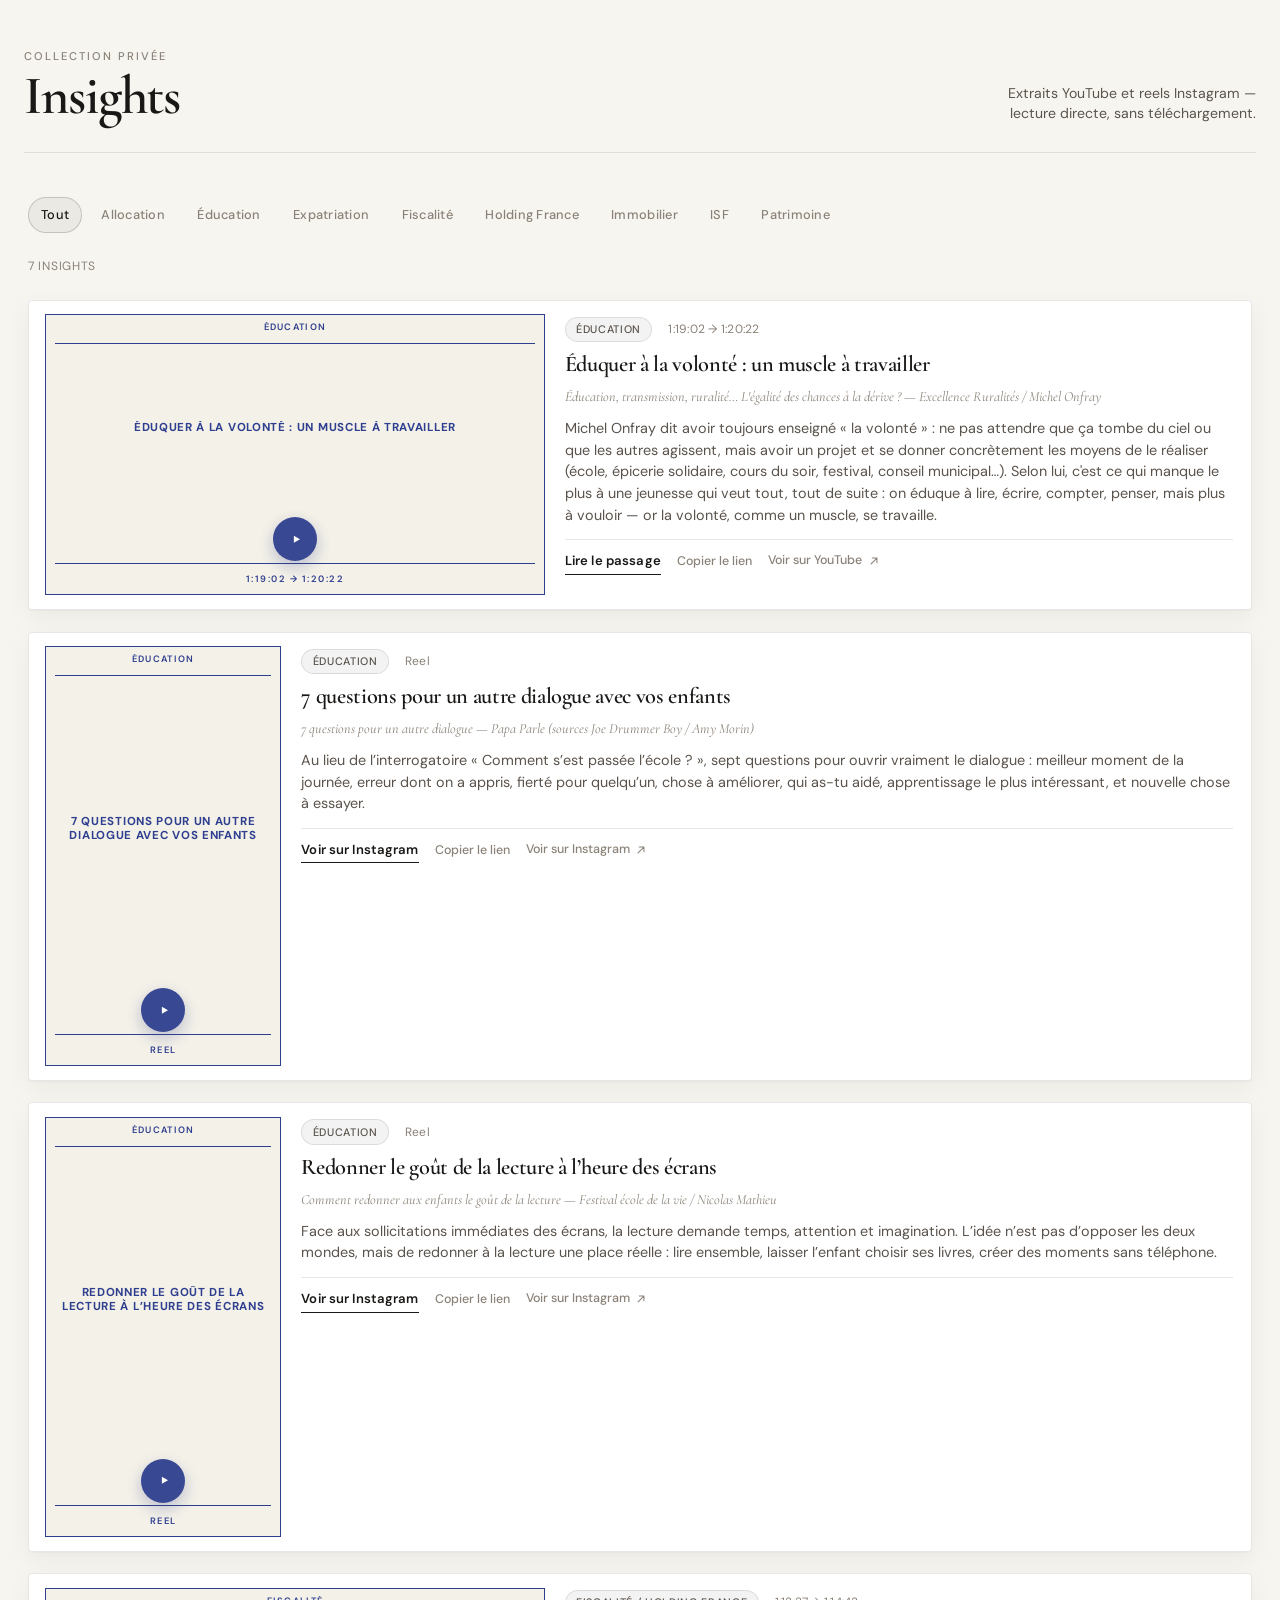
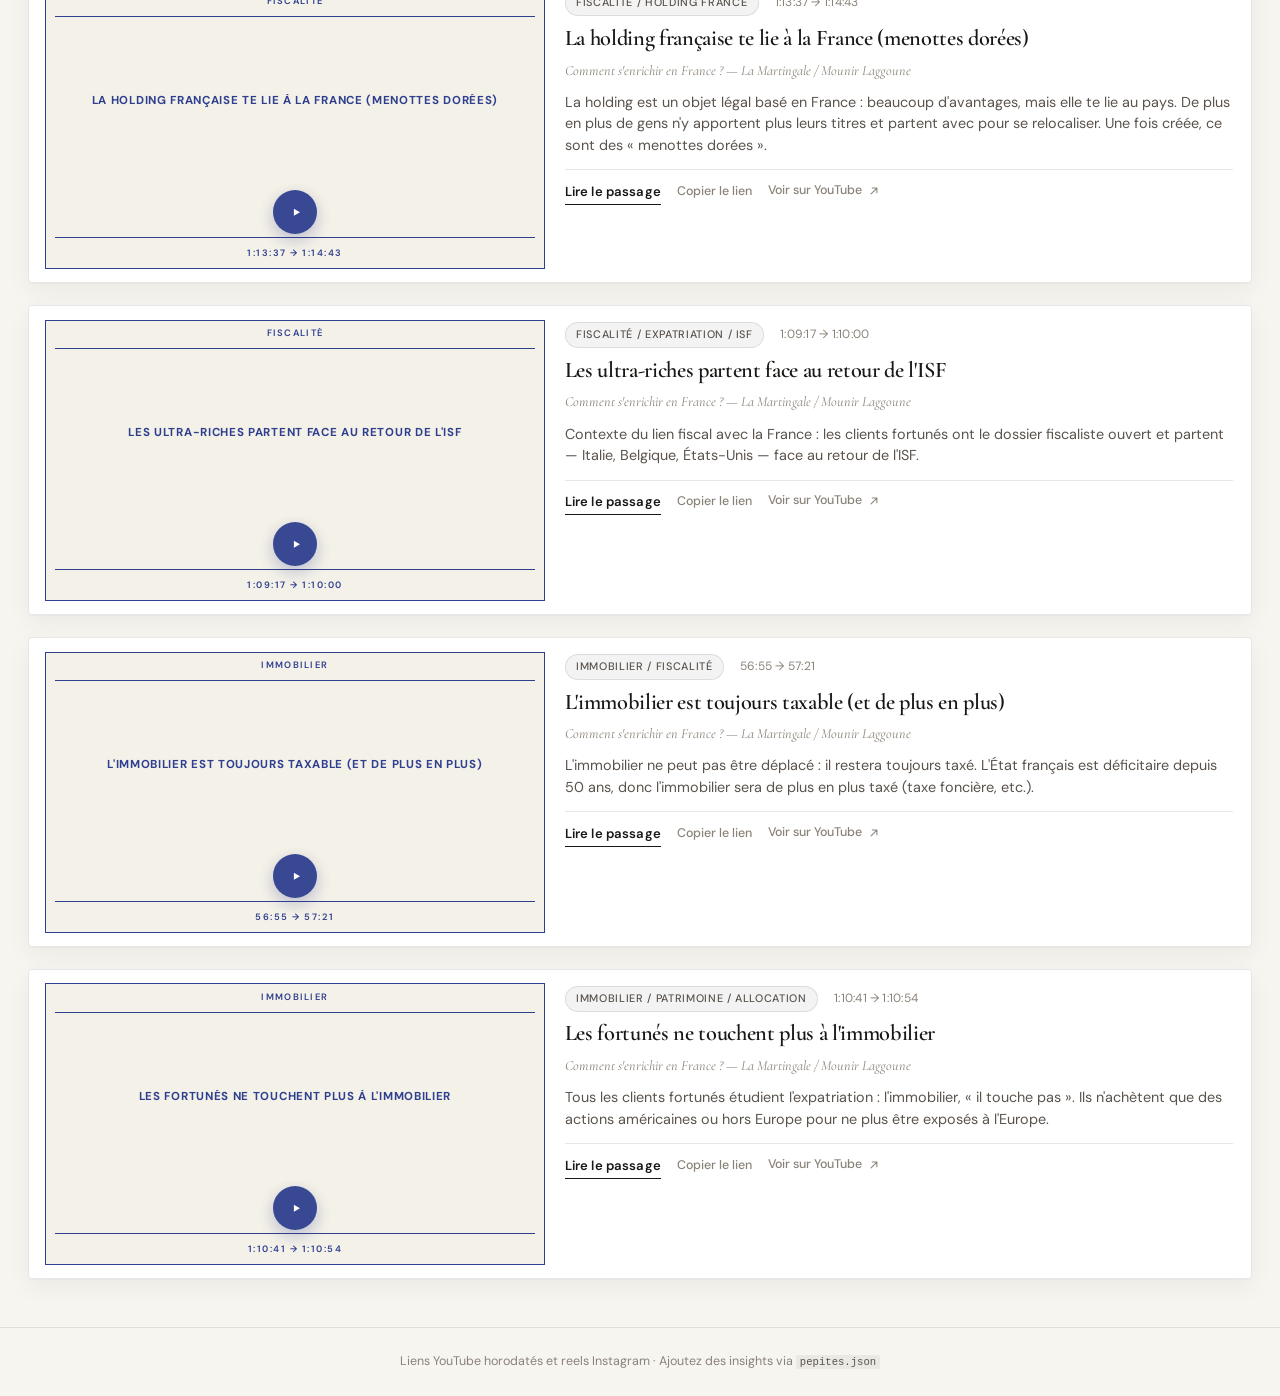
==== commit 0c044d10: "Ajoute insight YouTube Onfray : éduquer à la volonté" ====
--- a/index.html
+++ b/index.html
@@ -13,7 +13,7 @@
   <link rel="preconnect" href="https://fonts.googleapis.com" />
   <link rel="preconnect" href="https://fonts.gstatic.com" crossorigin />
   <link href="https://fonts.googleapis.com/css2?family=Cormorant+Garamond:ital,wght@0,500;0,600;0,700;1,500&family=DM+Sans:ital,opsz,wght@0,9..40,400;0,9..40,500;0,9..40,600;0,9..40,700;1,9..40,400&display=swap" rel="stylesheet" />
-  <link rel="stylesheet" href="styles.20261007141420.css" />
+  <link rel="stylesheet" href="styles.20261016222207.css" />
 </head>
 <body>
   <div class="ambient" aria-hidden="true"></div>
@@ -94,6 +94,6 @@
     </article>
   </template>
 
-  <script src="app.20261007141420.js"></script>
+  <script src="app.20261016222207.js"></script>
 </body>
 </html>
--- a/styles.20261016222207.css
+++ b/styles.20261016222207.css
@@ -0,0 +1,755 @@
+/* —— Insights library — CNRS / De Vive Voix typographic covers —— */
+:root {
+  --bg: #f7f5f0;
+  --bg-elevated: #ffffff;
+  --bg-card: #ffffff;
+  --bg-card-hover: #ffffff;
+  --border: rgba(28, 24, 20, 0.1);
+  --border-strong: rgba(28, 24, 20, 0.18);
+  --text: #1a1816;
+  --text-muted: #5a534c;
+  --text-soft: #8a8278;
+  --accent: #2c2824;
+  --accent-soft: rgba(28, 24, 20, 0.05);
+  --cover-bg: #f4f1e8;
+  --cover-ink: #2f3f8f;
+  --cover-border: #2f3f8f;
+  --pill-bg: transparent;
+  --pill-text: #5a534c;
+  --radius: 2px;
+  --radius-sm: 999px;
+  --shadow: 0 1px 2px rgba(28, 24, 20, 0.04), 0 8px 24px rgba(28, 24, 20, 0.05);
+  --font-sans: "DM Sans", system-ui, sans-serif;
+  --font-serif: "Cormorant Garamond", Georgia, "Times New Roman", serif;
+  --ease: cubic-bezier(0.22, 1, 0.36, 1);
+}
+
+*,
+*::before,
+*::after {
+  box-sizing: border-box;
+}
+
+html {
+  scroll-behavior: smooth;
+  overflow-x: hidden;
+}
+
+body {
+  margin: 0;
+  min-height: 100vh;
+  font-family: var(--font-sans);
+  font-size: 15.5px;
+  line-height: 1.6;
+  color: var(--text);
+  background: var(--bg);
+  -webkit-font-smoothing: antialiased;
+  overflow-x: hidden;
+}
+
+.ambient {
+  display: none;
+}
+
+.site-header,
+.main,
+.site-footer {
+  position: relative;
+  z-index: 1;
+}
+
+.site-header {
+  padding: 3rem 1.5rem 1.5rem;
+}
+
+.header-inner {
+  max-width: 1280px;
+  margin: 0 auto;
+  display: flex;
+  flex-wrap: wrap;
+  align-items: flex-end;
+  justify-content: space-between;
+  gap: 1.25rem 2rem;
+  padding-bottom: 1.75rem;
+  border-bottom: 1px solid var(--border);
+}
+
+.brand {
+  display: flex;
+  align-items: center;
+  gap: 1rem;
+}
+
+.brand-eyebrow {
+  margin: 0 0 0.2rem;
+  font-size: 0.7rem;
+  font-weight: 500;
+  letter-spacing: 0.18em;
+  text-transform: uppercase;
+  color: var(--text-soft);
+}
+
+.brand-title {
+  margin: 0;
+  font-family: var(--font-serif);
+  font-size: clamp(2.6rem, 5vw, 3.4rem);
+  font-weight: 600;
+  letter-spacing: -0.02em;
+  line-height: 1;
+  color: var(--text);
+}
+
+.header-desc {
+  margin: 0;
+  max-width: 18rem;
+  font-size: 0.88rem;
+  color: var(--text-muted);
+  text-align: right;
+  line-height: 1.45;
+}
+
+.main {
+  max-width: 1280px;
+  margin: 0 auto;
+  padding: 1.25rem 1.75rem 3rem;
+}
+
+.filters {
+  display: flex;
+  flex-wrap: wrap;
+  gap: 0.4rem;
+  margin-bottom: 1.5rem;
+}
+
+.filter-btn {
+  appearance: none;
+  border: 1px solid transparent;
+  background: transparent;
+  color: var(--text-soft);
+  font-family: inherit;
+  font-size: 0.8rem;
+  font-weight: 500;
+  letter-spacing: 0.02em;
+  padding: 0.4rem 0.75rem;
+  min-height: 2.25rem;
+  border-radius: var(--radius-sm);
+  cursor: pointer;
+  touch-action: manipulation;
+  transition: color 0.2s var(--ease), border-color 0.2s var(--ease), background 0.2s var(--ease);
+}
+
+.filter-btn:hover {
+  color: var(--text);
+  border-color: var(--border);
+}
+
+.filter-btn.is-active {
+  color: var(--text);
+  background: var(--accent-soft);
+  border-color: var(--border-strong);
+}
+
+.filter-btn:focus-visible {
+  outline: 2px solid var(--text);
+  outline-offset: 3px;
+}
+
+.result-count {
+  margin: 0 0 1.5rem;
+  font-size: 0.75rem;
+  color: var(--text-soft);
+  letter-spacing: 0.06em;
+  text-transform: uppercase;
+}
+
+.grid {
+  display: grid;
+  grid-template-columns: 1fr;
+  gap: 1.35rem;
+}
+
+/* Horizontal card: typographic cover LEFT + text RIGHT */
+.card {
+  display: grid;
+  grid-template-columns: minmax(320px, 42%) minmax(0, 1fr);
+  gap: 0.85rem 1.25rem;
+  align-items: start;
+  background: var(--bg-card);
+  border: 1px solid var(--border);
+  border-radius: 4px;
+  overflow: hidden;
+  box-shadow: var(--shadow);
+  transition: border-color 0.25s var(--ease), box-shadow 0.25s var(--ease);
+  animation: card-in 0.5s var(--ease) both;
+  padding: 0.85rem 1rem;
+}
+
+.card:hover {
+  border-color: var(--border-strong);
+  box-shadow: 0 2px 4px rgba(28, 24, 20, 0.05), 0 12px 28px rgba(28, 24, 20, 0.07);
+}
+
+@keyframes card-in {
+  from {
+    opacity: 0;
+    transform: translateY(8px);
+  }
+  to {
+    opacity: 1;
+    transform: translateY(0);
+  }
+}
+
+.card:nth-child(2) { animation-delay: 0.06s; }
+.card:nth-child(3) { animation-delay: 0.12s; }
+.card:nth-child(4) { animation-delay: 0.18s; }
+
+/* —— CNRS / De Vive Voix style cover (clickable vignette) —— */
+.cover {
+  margin: 0;
+  width: 100%;
+  min-width: 0;
+  flex-shrink: 0;
+  transition: width 0.25s var(--ease);
+}
+
+.cover-stage {
+  position: relative;
+  width: 100%;
+  height: 100%;
+}
+
+.cover-facade {
+  appearance: none;
+  display: block;
+  width: 100%;
+  height: 100%;
+  margin: 0;
+  padding: 0;
+  border: none;
+  background: transparent;
+  color: inherit;
+  font: inherit;
+  text-align: inherit;
+  cursor: pointer;
+  touch-action: manipulation;
+}
+
+.cover-facade:focus-visible {
+  outline: 2px solid var(--cover-ink);
+  outline-offset: 3px;
+}
+
+.cover-inner {
+  display: flex;
+  flex-direction: column;
+  width: 100%;
+  aspect-ratio: 16 / 9;
+  min-height: 0;
+  height: auto;
+  max-height: none;
+  padding: 0.45rem 0.55rem;
+  background: var(--cover-bg);
+  border: 1.5px solid var(--cover-border);
+  color: var(--cover-ink);
+  box-sizing: border-box;
+  position: relative;
+  transition: border-color 0.2s var(--ease), box-shadow 0.2s var(--ease);
+}
+
+.cover-facade:hover .cover-inner,
+.cover-facade:focus-visible .cover-inner {
+  box-shadow: inset 0 0 0 1px var(--cover-ink);
+}
+
+.cover-cue {
+  position: static;
+  display: inline-flex;
+  align-items: center;
+  justify-content: center;
+  align-self: center;
+  width: 2.75rem;
+  height: 2.75rem;
+  margin: 0.35rem 0 0.15rem;
+  border-radius: 999px;
+  background: var(--cover-ink);
+  color: #fff;
+  box-shadow: 0 6px 16px rgba(47, 63, 143, 0.3);
+  opacity: 0.95;
+  pointer-events: none;
+  flex-shrink: 0;
+  transition: opacity 0.2s var(--ease), transform 0.2s var(--ease), box-shadow 0.2s var(--ease);
+}
+
+.cover-cue svg {
+  width: 1.15rem;
+  height: 1.15rem;
+  margin-left: 0.12rem;
+}
+
+.cover-facade:hover .cover-cue,
+.cover-facade:focus-visible .cover-cue {
+  opacity: 1;
+  transform: scale(1.06);
+  box-shadow: 0 8px 20px rgba(47, 63, 143, 0.4);
+}
+
+/* Playing: same left panel becomes 16:9 YouTube embed */
+.card.is-playing {
+  grid-template-columns: minmax(360px, 48%) minmax(0, 1fr);
+}
+
+.cover.is-playing {
+  width: 100%;
+}
+
+.cover-stage.is-playing {
+  aspect-ratio: 16 / 9;
+  min-height: 0;
+  max-height: none;
+  height: auto;
+  background: #000;
+  border: 1.5px solid var(--border-strong);
+  overflow: hidden;
+}
+
+.cover-stage.is-playing iframe {
+  position: absolute;
+  inset: 0;
+  width: 100%;
+  height: 100%;
+  border: 0;
+  background: #000;
+}
+
+.embed-fallback {
+  position: absolute;
+  left: 0.4rem;
+  right: 0.4rem;
+  bottom: 0.4rem;
+  z-index: 2;
+  padding: 0.35rem 0.5rem;
+  font-size: 0.68rem;
+  font-weight: 500;
+  line-height: 1.3;
+  text-align: center;
+  color: #f7f5f0;
+  background: rgba(0, 0, 0, 0.72);
+  text-decoration: none;
+  border-radius: 2px;
+  opacity: 0;
+  pointer-events: none;
+  transition: opacity 0.3s var(--ease);
+}
+
+.cover-stage.is-playing:hover .embed-fallback,
+.cover-stage.is-playing:focus-within .embed-fallback {
+  opacity: 0.95;
+  pointer-events: auto;
+}
+
+.cover-label {
+  margin: 0;
+  padding: 0 0.15rem 0.55rem;
+  border-bottom: 1px solid var(--cover-ink);
+  font-family: var(--font-sans);
+  font-size: 0.58rem;
+  font-weight: 600;
+  letter-spacing: 0.14em;
+  line-height: 1.25;
+  text-align: center;
+  text-transform: uppercase;
+  color: var(--cover-ink);
+  white-space: nowrap;
+  overflow: hidden;
+  text-overflow: ellipsis;
+}
+
+.cover-title-wrap {
+  flex: 1 1 auto;
+  display: flex;
+  align-items: center;
+  justify-content: center;
+  min-height: 0;
+  padding: 0.15rem 0;
+}
+
+.cover-title {
+  font-size: 0.72rem !important;
+  margin: 0;
+  width: 100%;
+  font-family: var(--font-sans);
+  font-size: clamp(0.72rem, 1.55vw, 0.92rem);
+  font-weight: 700;
+  letter-spacing: 0.06em;
+  line-height: 1.22;
+  text-align: center;
+  text-transform: uppercase;
+  color: var(--cover-ink);
+  overflow: hidden;
+  
+  
+  
+  line-clamp: 5;
+  word-break: break-word;
+  hyphens: auto;
+}
+
+.cover-footer {
+  margin-top: auto;
+  padding-top: 0.5rem;
+  border-top: 1px solid var(--cover-ink);
+  text-align: center;
+}
+
+.cover-meta {
+  display: block;
+  font-family: var(--font-sans);
+  font-size: 0.58rem;
+  font-weight: 600;
+  letter-spacing: 0.16em;
+  text-transform: uppercase;
+  color: var(--cover-ink);
+  white-space: nowrap;
+  overflow: hidden;
+  text-overflow: ellipsis;
+}
+
+.card-body {
+  display: flex;
+  flex-direction: column;
+  gap: 0.45rem;
+  padding: 0.15rem 0.15rem 0.1rem 0;
+  min-width: 0;
+  align-self: start;
+}
+
+.card-meta {
+  display: flex;
+  flex-wrap: wrap;
+  align-items: center;
+  gap: 0.5rem 1rem;
+  margin-bottom: 0.1rem;
+}
+
+.theme-pill {
+  display: inline-flex;
+  align-items: center;
+  max-width: 100%;
+  padding: 0.2rem 0.65rem;
+  border-radius: var(--radius-sm);
+  font-size: 0.68rem;
+  font-weight: 500;
+  letter-spacing: 0.06em;
+  text-transform: uppercase;
+  color: var(--pill-text);
+  background: rgba(28, 24, 20, 0.05);
+  border: 1px solid var(--border);
+  white-space: nowrap;
+  overflow: hidden;
+  text-overflow: ellipsis;
+}
+
+.time-range {
+  font-size: 0.75rem;
+  font-variant-numeric: tabular-nums;
+  color: var(--text-soft);
+  letter-spacing: 0.02em;
+}
+
+.card-title {
+  margin: 0;
+  font-family: var(--font-serif);
+  font-size: clamp(1.15rem, 2vw, 1.4rem);
+  font-weight: 600;
+  line-height: 1.2;
+  letter-spacing: -0.015em;
+  color: var(--text);
+  max-width: none;
+}
+
+.card-source {
+  margin: 0.05rem 0 0;
+  font-size: 0.88rem;
+  color: var(--text-soft);
+  font-style: italic;
+  font-family: var(--font-serif);
+}
+
+.card-summary {
+  margin: 0.15rem 0 0;
+  font-size: 0.9rem;
+  color: var(--text-muted);
+  line-height: 1.5;
+  max-width: none;
+}
+
+.card-actions {
+  display: flex;
+  flex-wrap: wrap;
+  align-items: center;
+  gap: 0.35rem 1rem;
+  margin-top: 0.35rem;
+  padding-top: 0.5rem;
+  border-top: 1px solid var(--border);
+}
+
+.lire-passage {
+  display: inline-flex;
+  align-items: center;
+  font-size: 0.82rem;
+  font-weight: 600;
+  letter-spacing: 0.01em;
+  color: var(--text);
+  text-decoration: none;
+  border-bottom: 1px solid var(--text);
+  padding: 0.15rem 0;
+  transition: color 0.2s var(--ease), border-color 0.2s var(--ease);
+}
+
+.lire-passage:hover {
+  color: var(--text-muted);
+  border-bottom-color: var(--text-muted);
+}
+
+.lire-passage:focus-visible {
+  outline: 2px solid var(--text);
+  outline-offset: 3px;
+}
+
+.yt-link {
+  display: inline-flex;
+  align-items: center;
+  gap: 0.3rem;
+  padding: 0.15rem 0;
+  font-size: 0.78rem;
+  font-weight: 500;
+  color: var(--text-soft);
+  text-decoration: none;
+  border-bottom: 1px solid transparent;
+  touch-action: manipulation;
+  transition: color 0.2s var(--ease), border-color 0.2s var(--ease);
+}
+
+.yt-link:hover {
+  color: var(--text);
+  border-bottom-color: var(--border-strong);
+}
+
+.yt-link:focus-visible {
+  outline: 2px solid var(--text);
+  outline-offset: 3px;
+}
+
+.copy-passage-btn {
+  appearance: none;
+  display: inline-flex;
+  align-items: center;
+  gap: 0.35rem;
+  padding: 0.15rem 0;
+  border: none;
+  border-bottom: 1px solid transparent;
+  background: transparent;
+  font-family: inherit;
+  font-size: 0.78rem;
+  font-weight: 500;
+  color: var(--text-soft);
+  cursor: pointer;
+  touch-action: manipulation;
+  transition: color 0.2s var(--ease), border-color 0.2s var(--ease);
+}
+
+.copy-passage-btn:hover {
+  color: var(--text);
+  border-bottom-color: var(--border-strong);
+}
+
+.copy-passage-btn:focus-visible {
+  outline: 2px solid var(--text);
+  outline-offset: 3px;
+}
+
+.copy-passage-btn.is-copied {
+  color: var(--text);
+  border-bottom-color: var(--text);
+}
+
+.empty-state {
+  margin: 3rem auto;
+  text-align: center;
+  color: var(--text-soft);
+  font-size: 0.95rem;
+}
+
+.site-footer {
+  padding: 1.5rem;
+  border-top: 1px solid var(--border);
+  text-align: center;
+}
+
+.site-footer p {
+  margin: 0;
+  font-size: 0.78rem;
+  color: var(--text-soft);
+}
+
+.site-footer code {
+  font-size: 0.85em;
+  padding: 0.1em 0.35em;
+  border-radius: 2px;
+  background: rgba(28, 24, 20, 0.05);
+  color: var(--text-muted);
+}
+
+@media (max-width: 720px) {
+  .site-header {
+    padding: 2rem 1.15rem 1.25rem;
+  }
+
+  .header-inner {
+    max-width: none;
+  }
+
+  .header-desc {
+    text-align: left;
+    max-width: none;
+  }
+
+  .main {
+    max-width: none;
+    padding: 1.25rem 1.15rem 3rem;
+  }
+
+  .card {
+    grid-template-columns: 1fr;
+    gap: 1rem;
+    padding: 1rem;
+  }
+
+  .cover {
+    width: 100%;
+    max-width: 100%;
+    margin: 0 auto;
+  }
+
+  .card.is-playing {
+    grid-template-columns: 1fr;
+  }
+
+  .cover.is-playing {
+    max-width: none;
+    width: 100%;
+  }
+
+  .cover-inner {
+    max-height: none;
+    aspect-ratio: 1 / 1.08;
+  }
+
+  .cover-title {
+  font-size: 0.72rem !important;
+    font-size: clamp(0.85rem, 3.8vw, 1.05rem);
+  }
+
+  .card-title {
+    font-size: clamp(1.35rem, 5.5vw, 1.7rem);
+    max-width: none;
+  }
+
+  .card-summary {
+    max-width: none;
+  }
+
+  .card-actions {
+    gap: 0.5rem 0.9rem;
+  }
+
+  .lire-passage,
+  .yt-link,
+  .copy-passage-btn {
+    min-height: 2.4rem;
+    align-items: center;
+  }
+}
+
+@media (prefers-reduced-motion: reduce) {
+  *,
+  *::before,
+  *::after {
+    animation-duration: 0.01ms !important;
+    transition-duration: 0.01ms !important;
+  }
+}
+
+
+/* Instagram: portrait cover left, full summary always visible on the right */
+.card.platform-instagram {
+  grid-template-columns: auto minmax(0, 1fr);
+  align-items: start;
+}
+
+.card.platform-instagram .cover {
+  width: auto;
+  max-width: min(240px, 32vw);
+  justify-self: start;
+}
+
+.card.platform-instagram .cover-inner {
+  aspect-ratio: 9 / 16;
+  max-height: min(420px, 55vh);
+  width: min(100%, 240px);
+}
+
+.card.platform-instagram .card-body {
+  min-width: 0;
+}
+
+/* Playing Instagram: fixed narrow 9:16 column (iframe is absolute → needs definite width) */
+.card.is-playing.is-instagram {
+  grid-template-columns: minmax(200px, 280px) minmax(0, 1fr);
+  align-items: start;
+}
+
+.card.is-playing.is-instagram .cover {
+  width: 100%;
+  max-width: 280px;
+  justify-self: start;
+}
+
+.cover-stage.is-playing.is-instagram {
+  aspect-ratio: 9 / 16;
+  width: 100%;
+  max-height: min(500px, 70vh);
+  background: #fafafa;
+}
+
+.cover-stage.is-playing.is-instagram iframe {
+  background: #fafafa;
+}
+
+@media (max-width: 860px) {
+  .card.platform-instagram,
+  .card.is-playing.is-instagram {
+    grid-template-columns: 1fr;
+  }
+
+  .card.platform-instagram .cover,
+  .card.is-playing.is-instagram .cover {
+    max-width: min(320px, 100%);
+    width: 100%;
+    justify-self: center;
+  }
+
+  .card.platform-instagram .cover-inner {
+    width: min(100%, 240px);
+    max-height: min(420px, 55vh);
+    margin-inline: auto;
+  }
+
+  .cover-stage.is-playing.is-instagram {
+    aspect-ratio: 9 / 16;
+    max-height: min(560px, 70vh);
+    margin-inline: auto;
+    width: min(100%, 320px);
+  }
+}
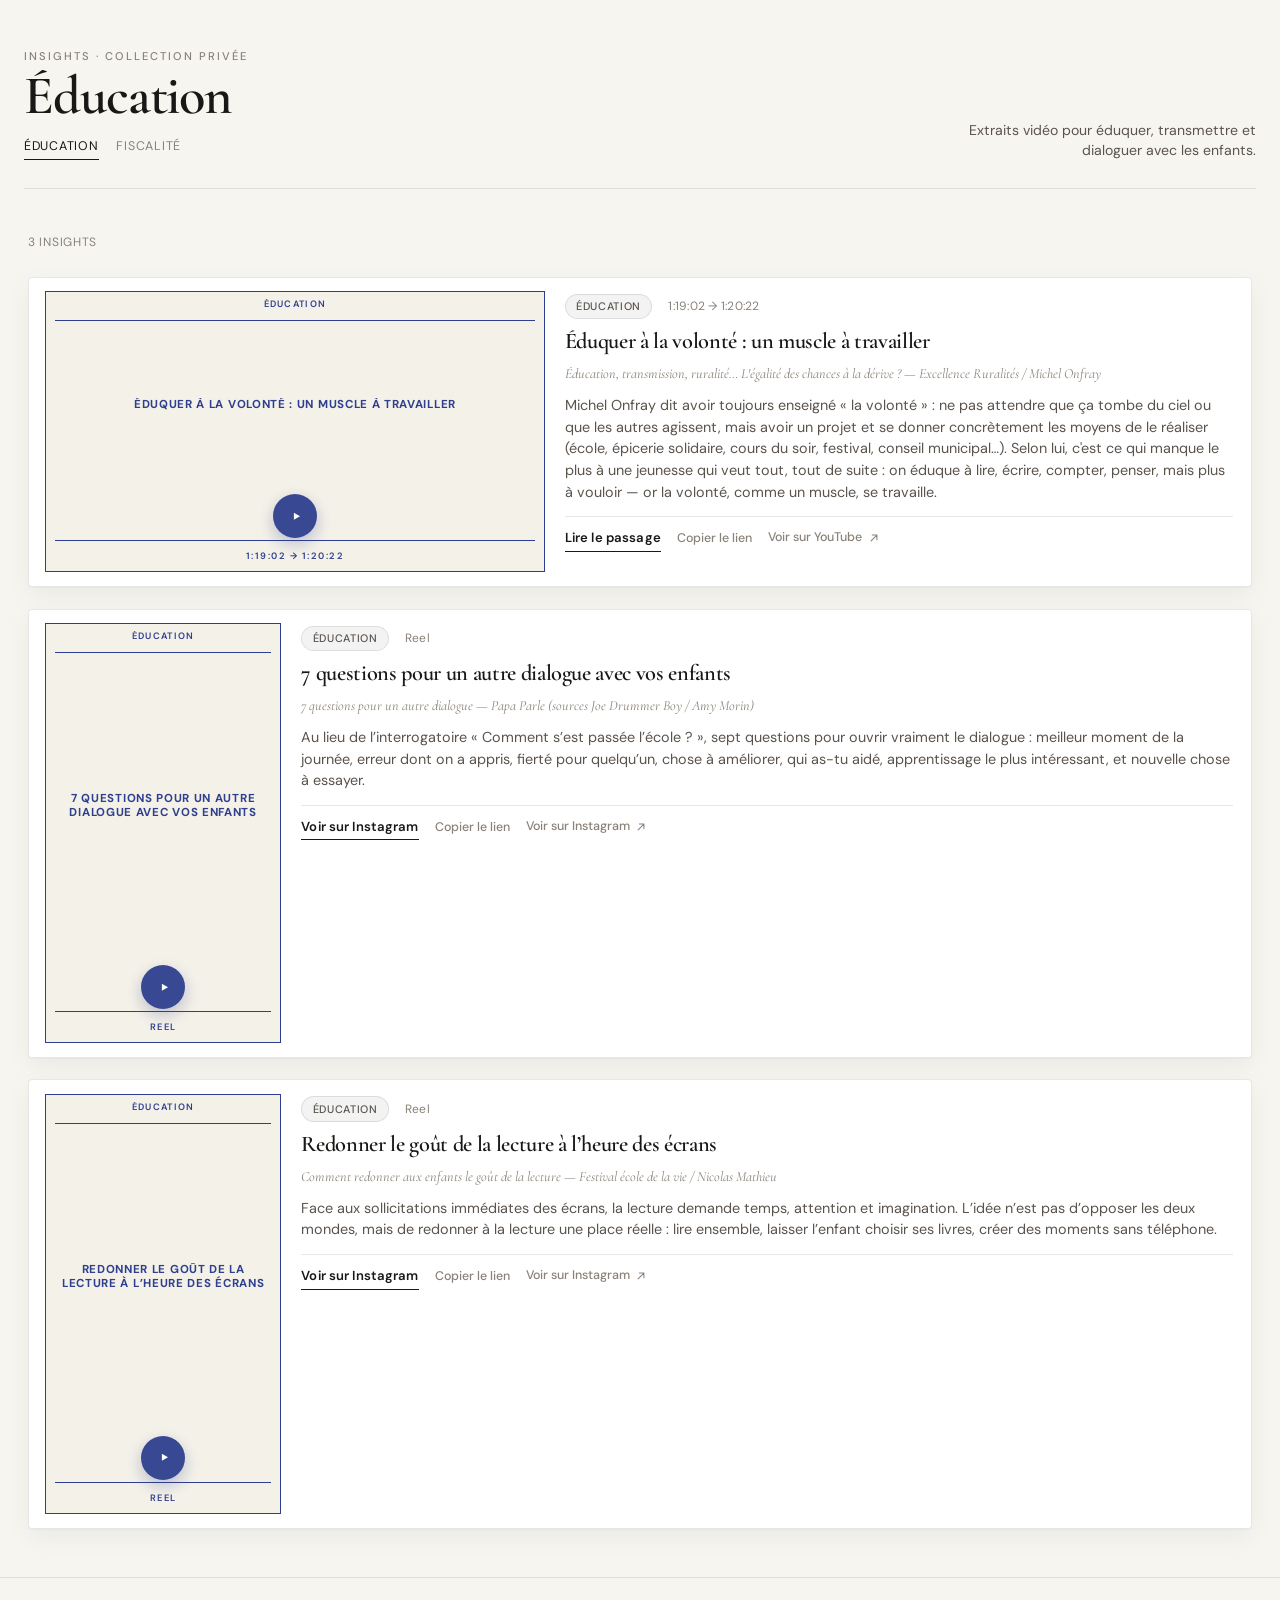
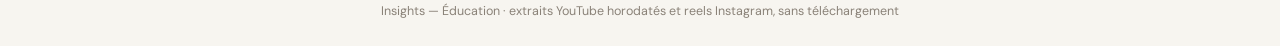
==== commit feea003c: "Site recentré sur l'éducation + page unique Fiscalité - Accueil (index.html) : uniquement les insigh" ====
--- a/index.html
+++ b/index.html
@@ -8,30 +8,34 @@
   <meta charset="UTF-8" />
   <meta name="viewport" content="width=device-width, initial-scale=1" />
   <meta name="referrer" content="strict-origin-when-cross-origin" />
-  <meta name="description" content="Bibliothèque privée d'insights YouTube et Instagram — lecture directe, sans téléchargement." />
-  <title>Insights — Bibliothèque</title>
+  <meta name="description" content="Extraits vidéo sur l’éducation : volonté, dialogue avec les enfants, goût de la lecture. YouTube et Instagram, lecture directe." />
+  <title>Insights — Éducation</title>
   <link rel="preconnect" href="https://fonts.googleapis.com" />
   <link rel="preconnect" href="https://fonts.gstatic.com" crossorigin />
   <link href="https://fonts.googleapis.com/css2?family=Cormorant+Garamond:ital,wght@0,500;0,600;0,700;1,500&family=DM+Sans:ital,opsz,wght@0,9..40,400;0,9..40,500;0,9..40,600;0,9..40,700;1,9..40,400&display=swap" rel="stylesheet" />
-  <link rel="stylesheet" href="styles.20261016222207.css" />
+  <link rel="stylesheet" href="styles.20261102150525.css" />
 </head>
-<body>
+<body data-section="education">
   <div class="ambient" aria-hidden="true"></div>
 
   <header class="site-header">
     <div class="header-inner">
       <div class="brand">
         <div>
-          <p class="brand-eyebrow">Collection privée</p>
-          <h1 class="brand-title">Insights</h1>
+          <p class="brand-eyebrow">Insights · collection privée</p>
+          <h1 class="brand-title">Éducation</h1>
+          <nav class="site-nav" aria-label="Sections">
+            <a href="index.html" aria-current="page">Éducation</a>
+            <a href="fiscalite.html">Fiscalité</a>
+          </nav>
         </div>
       </div>
-      <p class="header-desc">Extraits YouTube et reels Instagram — lecture directe, sans téléchargement.</p>
+      <p class="header-desc">Extraits vidéo pour éduquer, transmettre et dialoguer avec les enfants.</p>
     </div>
   </header>
 
   <main class="main">
-    <nav class="filters" id="filters" aria-label="Filtrer par thème">
+    <nav class="filters" id="filters" hidden aria-label="Filtrer par thème">
       <button type="button" class="filter-btn is-active" data-filter="all">Tout</button>
     </nav>
 
@@ -40,12 +44,12 @@
     <section class="grid" id="pepites-grid" aria-label="Liste des insights"></section>
 
     <p class="empty-state" id="empty-state" hidden>
-      Aucun insight pour ce filtre.
+      Aucun insight éducation pour ce filtre.
     </p>
   </main>
 
   <footer class="site-footer">
-    <p>Liens YouTube horodatés et reels Instagram · Ajoutez des insights via <code>pepites.json</code></p>
+    <p>Insights — Éducation · extraits YouTube horodatés et reels Instagram, sans téléchargement</p>
   </footer>
 
   <template id="card-template">
@@ -94,6 +98,6 @@
     </article>
   </template>
 
-  <script src="app.20261016222207.js"></script>
+  <script src="app.20261102150525.js"></script>
 </body>
 </html>
--- a/styles.20261102150525.css
+++ b/styles.20261102150525.css
@@ -0,0 +1,796 @@
+/* —— Insights library — CNRS / De Vive Voix typographic covers —— */
+:root {
+  --bg: #f7f5f0;
+  --bg-elevated: #ffffff;
+  --bg-card: #ffffff;
+  --bg-card-hover: #ffffff;
+  --border: rgba(28, 24, 20, 0.1);
+  --border-strong: rgba(28, 24, 20, 0.18);
+  --text: #1a1816;
+  --text-muted: #5a534c;
+  --text-soft: #8a8278;
+  --accent: #2c2824;
+  --accent-soft: rgba(28, 24, 20, 0.05);
+  --cover-bg: #f4f1e8;
+  --cover-ink: #2f3f8f;
+  --cover-border: #2f3f8f;
+  --pill-bg: transparent;
+  --pill-text: #5a534c;
+  --radius: 2px;
+  --radius-sm: 999px;
+  --shadow: 0 1px 2px rgba(28, 24, 20, 0.04), 0 8px 24px rgba(28, 24, 20, 0.05);
+  --font-sans: "DM Sans", system-ui, sans-serif;
+  --font-serif: "Cormorant Garamond", Georgia, "Times New Roman", serif;
+  --ease: cubic-bezier(0.22, 1, 0.36, 1);
+}
+
+*,
+*::before,
+*::after {
+  box-sizing: border-box;
+}
+
+html {
+  scroll-behavior: smooth;
+  overflow-x: hidden;
+}
+
+body {
+  margin: 0;
+  min-height: 100vh;
+  font-family: var(--font-sans);
+  font-size: 15.5px;
+  line-height: 1.6;
+  color: var(--text);
+  background: var(--bg);
+  -webkit-font-smoothing: antialiased;
+  overflow-x: hidden;
+}
+
+.ambient {
+  display: none;
+}
+
+.site-header,
+.main,
+.site-footer {
+  position: relative;
+  z-index: 1;
+}
+
+.site-header {
+  padding: 3rem 1.5rem 1.5rem;
+}
+
+.header-inner {
+  max-width: 1280px;
+  margin: 0 auto;
+  display: flex;
+  flex-wrap: wrap;
+  align-items: flex-end;
+  justify-content: space-between;
+  gap: 1.25rem 2rem;
+  padding-bottom: 1.75rem;
+  border-bottom: 1px solid var(--border);
+}
+
+.brand {
+  display: flex;
+  align-items: center;
+  gap: 1rem;
+}
+
+.brand-eyebrow {
+  margin: 0 0 0.2rem;
+  font-size: 0.7rem;
+  font-weight: 500;
+  letter-spacing: 0.18em;
+  text-transform: uppercase;
+  color: var(--text-soft);
+}
+
+.brand-title {
+  margin: 0;
+  font-family: var(--font-serif);
+  font-size: clamp(2.6rem, 5vw, 3.4rem);
+  font-weight: 600;
+  letter-spacing: -0.02em;
+  line-height: 1;
+  color: var(--text);
+}
+
+.header-desc {
+  margin: 0;
+  max-width: 18rem;
+  font-size: 0.88rem;
+  color: var(--text-muted);
+  text-align: right;
+  line-height: 1.45;
+}
+
+.main {
+  max-width: 1280px;
+  margin: 0 auto;
+  padding: 1.25rem 1.75rem 3rem;
+}
+
+.filters {
+  display: flex;
+  flex-wrap: wrap;
+  gap: 0.4rem;
+  margin-bottom: 1.5rem;
+}
+
+.filter-btn {
+  appearance: none;
+  border: 1px solid transparent;
+  background: transparent;
+  color: var(--text-soft);
+  font-family: inherit;
+  font-size: 0.8rem;
+  font-weight: 500;
+  letter-spacing: 0.02em;
+  padding: 0.4rem 0.75rem;
+  min-height: 2.25rem;
+  border-radius: var(--radius-sm);
+  cursor: pointer;
+  touch-action: manipulation;
+  transition: color 0.2s var(--ease), border-color 0.2s var(--ease), background 0.2s var(--ease);
+}
+
+.filter-btn:hover {
+  color: var(--text);
+  border-color: var(--border);
+}
+
+.filter-btn.is-active {
+  color: var(--text);
+  background: var(--accent-soft);
+  border-color: var(--border-strong);
+}
+
+.filter-btn:focus-visible {
+  outline: 2px solid var(--text);
+  outline-offset: 3px;
+}
+
+.result-count {
+  margin: 0 0 1.5rem;
+  font-size: 0.75rem;
+  color: var(--text-soft);
+  letter-spacing: 0.06em;
+  text-transform: uppercase;
+}
+
+.grid {
+  display: grid;
+  grid-template-columns: 1fr;
+  gap: 1.35rem;
+}
+
+/* Horizontal card: typographic cover LEFT + text RIGHT */
+.card {
+  display: grid;
+  grid-template-columns: minmax(320px, 42%) minmax(0, 1fr);
+  gap: 0.85rem 1.25rem;
+  align-items: start;
+  background: var(--bg-card);
+  border: 1px solid var(--border);
+  border-radius: 4px;
+  overflow: hidden;
+  box-shadow: var(--shadow);
+  transition: border-color 0.25s var(--ease), box-shadow 0.25s var(--ease);
+  animation: card-in 0.5s var(--ease) both;
+  padding: 0.85rem 1rem;
+}
+
+.card:hover {
+  border-color: var(--border-strong);
+  box-shadow: 0 2px 4px rgba(28, 24, 20, 0.05), 0 12px 28px rgba(28, 24, 20, 0.07);
+}
+
+@keyframes card-in {
+  from {
+    opacity: 0;
+    transform: translateY(8px);
+  }
+  to {
+    opacity: 1;
+    transform: translateY(0);
+  }
+}
+
+.card:nth-child(2) { animation-delay: 0.06s; }
+.card:nth-child(3) { animation-delay: 0.12s; }
+.card:nth-child(4) { animation-delay: 0.18s; }
+
+/* —— CNRS / De Vive Voix style cover (clickable vignette) —— */
+.cover {
+  margin: 0;
+  width: 100%;
+  min-width: 0;
+  flex-shrink: 0;
+  transition: width 0.25s var(--ease);
+}
+
+.cover-stage {
+  position: relative;
+  width: 100%;
+  height: 100%;
+}
+
+.cover-facade {
+  appearance: none;
+  display: block;
+  width: 100%;
+  height: 100%;
+  margin: 0;
+  padding: 0;
+  border: none;
+  background: transparent;
+  color: inherit;
+  font: inherit;
+  text-align: inherit;
+  cursor: pointer;
+  touch-action: manipulation;
+}
+
+.cover-facade:focus-visible {
+  outline: 2px solid var(--cover-ink);
+  outline-offset: 3px;
+}
+
+.cover-inner {
+  display: flex;
+  flex-direction: column;
+  width: 100%;
+  aspect-ratio: 16 / 9;
+  min-height: 0;
+  height: auto;
+  max-height: none;
+  padding: 0.45rem 0.55rem;
+  background: var(--cover-bg);
+  border: 1.5px solid var(--cover-border);
+  color: var(--cover-ink);
+  box-sizing: border-box;
+  position: relative;
+  transition: border-color 0.2s var(--ease), box-shadow 0.2s var(--ease);
+}
+
+.cover-facade:hover .cover-inner,
+.cover-facade:focus-visible .cover-inner {
+  box-shadow: inset 0 0 0 1px var(--cover-ink);
+}
+
+.cover-cue {
+  position: static;
+  display: inline-flex;
+  align-items: center;
+  justify-content: center;
+  align-self: center;
+  width: 2.75rem;
+  height: 2.75rem;
+  margin: 0.35rem 0 0.15rem;
+  border-radius: 999px;
+  background: var(--cover-ink);
+  color: #fff;
+  box-shadow: 0 6px 16px rgba(47, 63, 143, 0.3);
+  opacity: 0.95;
+  pointer-events: none;
+  flex-shrink: 0;
+  transition: opacity 0.2s var(--ease), transform 0.2s var(--ease), box-shadow 0.2s var(--ease);
+}
+
+.cover-cue svg {
+  width: 1.15rem;
+  height: 1.15rem;
+  margin-left: 0.12rem;
+}
+
+.cover-facade:hover .cover-cue,
+.cover-facade:focus-visible .cover-cue {
+  opacity: 1;
+  transform: scale(1.06);
+  box-shadow: 0 8px 20px rgba(47, 63, 143, 0.4);
+}
+
+/* Playing: same left panel becomes 16:9 YouTube embed */
+.card.is-playing {
+  grid-template-columns: minmax(360px, 48%) minmax(0, 1fr);
+}
+
+.cover.is-playing {
+  width: 100%;
+}
+
+.cover-stage.is-playing {
+  aspect-ratio: 16 / 9;
+  min-height: 0;
+  max-height: none;
+  height: auto;
+  background: #000;
+  border: 1.5px solid var(--border-strong);
+  overflow: hidden;
+}
+
+.cover-stage.is-playing iframe {
+  position: absolute;
+  inset: 0;
+  width: 100%;
+  height: 100%;
+  border: 0;
+  background: #000;
+}
+
+.embed-fallback {
+  position: absolute;
+  left: 0.4rem;
+  right: 0.4rem;
+  bottom: 0.4rem;
+  z-index: 2;
+  padding: 0.35rem 0.5rem;
+  font-size: 0.68rem;
+  font-weight: 500;
+  line-height: 1.3;
+  text-align: center;
+  color: #f7f5f0;
+  background: rgba(0, 0, 0, 0.72);
+  text-decoration: none;
+  border-radius: 2px;
+  opacity: 0;
+  pointer-events: none;
+  transition: opacity 0.3s var(--ease);
+}
+
+.cover-stage.is-playing:hover .embed-fallback,
+.cover-stage.is-playing:focus-within .embed-fallback {
+  opacity: 0.95;
+  pointer-events: auto;
+}
+
+.cover-label {
+  margin: 0;
+  padding: 0 0.15rem 0.55rem;
+  border-bottom: 1px solid var(--cover-ink);
+  font-family: var(--font-sans);
+  font-size: 0.58rem;
+  font-weight: 600;
+  letter-spacing: 0.14em;
+  line-height: 1.25;
+  text-align: center;
+  text-transform: uppercase;
+  color: var(--cover-ink);
+  white-space: nowrap;
+  overflow: hidden;
+  text-overflow: ellipsis;
+}
+
+.cover-title-wrap {
+  flex: 1 1 auto;
+  display: flex;
+  align-items: center;
+  justify-content: center;
+  min-height: 0;
+  padding: 0.15rem 0;
+}
+
+.cover-title {
+  font-size: 0.72rem !important;
+  margin: 0;
+  width: 100%;
+  font-family: var(--font-sans);
+  font-size: clamp(0.72rem, 1.55vw, 0.92rem);
+  font-weight: 700;
+  letter-spacing: 0.06em;
+  line-height: 1.22;
+  text-align: center;
+  text-transform: uppercase;
+  color: var(--cover-ink);
+  overflow: hidden;
+  
+  
+  
+  line-clamp: 5;
+  word-break: break-word;
+  hyphens: auto;
+}
+
+.cover-footer {
+  margin-top: auto;
+  padding-top: 0.5rem;
+  border-top: 1px solid var(--cover-ink);
+  text-align: center;
+}
+
+.cover-meta {
+  display: block;
+  font-family: var(--font-sans);
+  font-size: 0.58rem;
+  font-weight: 600;
+  letter-spacing: 0.16em;
+  text-transform: uppercase;
+  color: var(--cover-ink);
+  white-space: nowrap;
+  overflow: hidden;
+  text-overflow: ellipsis;
+}
+
+.card-body {
+  display: flex;
+  flex-direction: column;
+  gap: 0.45rem;
+  padding: 0.15rem 0.15rem 0.1rem 0;
+  min-width: 0;
+  align-self: start;
+}
+
+.card-meta {
+  display: flex;
+  flex-wrap: wrap;
+  align-items: center;
+  gap: 0.5rem 1rem;
+  margin-bottom: 0.1rem;
+}
+
+.theme-pill {
+  display: inline-flex;
+  align-items: center;
+  max-width: 100%;
+  padding: 0.2rem 0.65rem;
+  border-radius: var(--radius-sm);
+  font-size: 0.68rem;
+  font-weight: 500;
+  letter-spacing: 0.06em;
+  text-transform: uppercase;
+  color: var(--pill-text);
+  background: rgba(28, 24, 20, 0.05);
+  border: 1px solid var(--border);
+  white-space: nowrap;
+  overflow: hidden;
+  text-overflow: ellipsis;
+}
+
+.time-range {
+  font-size: 0.75rem;
+  font-variant-numeric: tabular-nums;
+  color: var(--text-soft);
+  letter-spacing: 0.02em;
+}
+
+.card-title {
+  margin: 0;
+  font-family: var(--font-serif);
+  font-size: clamp(1.15rem, 2vw, 1.4rem);
+  font-weight: 600;
+  line-height: 1.2;
+  letter-spacing: -0.015em;
+  color: var(--text);
+  max-width: none;
+}
+
+.card-source {
+  margin: 0.05rem 0 0;
+  font-size: 0.88rem;
+  color: var(--text-soft);
+  font-style: italic;
+  font-family: var(--font-serif);
+}
+
+.card-summary {
+  margin: 0.15rem 0 0;
+  font-size: 0.9rem;
+  color: var(--text-muted);
+  line-height: 1.5;
+  max-width: none;
+}
+
+.card-actions {
+  display: flex;
+  flex-wrap: wrap;
+  align-items: center;
+  gap: 0.35rem 1rem;
+  margin-top: 0.35rem;
+  padding-top: 0.5rem;
+  border-top: 1px solid var(--border);
+}
+
+.lire-passage {
+  display: inline-flex;
+  align-items: center;
+  font-size: 0.82rem;
+  font-weight: 600;
+  letter-spacing: 0.01em;
+  color: var(--text);
+  text-decoration: none;
+  border-bottom: 1px solid var(--text);
+  padding: 0.15rem 0;
+  transition: color 0.2s var(--ease), border-color 0.2s var(--ease);
+}
+
+.lire-passage:hover {
+  color: var(--text-muted);
+  border-bottom-color: var(--text-muted);
+}
+
+.lire-passage:focus-visible {
+  outline: 2px solid var(--text);
+  outline-offset: 3px;
+}
+
+.yt-link {
+  display: inline-flex;
+  align-items: center;
+  gap: 0.3rem;
+  padding: 0.15rem 0;
+  font-size: 0.78rem;
+  font-weight: 500;
+  color: var(--text-soft);
+  text-decoration: none;
+  border-bottom: 1px solid transparent;
+  touch-action: manipulation;
+  transition: color 0.2s var(--ease), border-color 0.2s var(--ease);
+}
+
+.yt-link:hover {
+  color: var(--text);
+  border-bottom-color: var(--border-strong);
+}
+
+.yt-link:focus-visible {
+  outline: 2px solid var(--text);
+  outline-offset: 3px;
+}
+
+.copy-passage-btn {
+  appearance: none;
+  display: inline-flex;
+  align-items: center;
+  gap: 0.35rem;
+  padding: 0.15rem 0;
+  border: none;
+  border-bottom: 1px solid transparent;
+  background: transparent;
+  font-family: inherit;
+  font-size: 0.78rem;
+  font-weight: 500;
+  color: var(--text-soft);
+  cursor: pointer;
+  touch-action: manipulation;
+  transition: color 0.2s var(--ease), border-color 0.2s var(--ease);
+}
+
+.copy-passage-btn:hover {
+  color: var(--text);
+  border-bottom-color: var(--border-strong);
+}
+
+.copy-passage-btn:focus-visible {
+  outline: 2px solid var(--text);
+  outline-offset: 3px;
+}
+
+.copy-passage-btn.is-copied {
+  color: var(--text);
+  border-bottom-color: var(--text);
+}
+
+.empty-state {
+  margin: 3rem auto;
+  text-align: center;
+  color: var(--text-soft);
+  font-size: 0.95rem;
+}
+
+.site-footer {
+  padding: 1.5rem;
+  border-top: 1px solid var(--border);
+  text-align: center;
+}
+
+.site-footer p {
+  margin: 0;
+  font-size: 0.78rem;
+  color: var(--text-soft);
+}
+
+.site-footer code {
+  font-size: 0.85em;
+  padding: 0.1em 0.35em;
+  border-radius: 2px;
+  background: rgba(28, 24, 20, 0.05);
+  color: var(--text-muted);
+}
+
+@media (max-width: 720px) {
+  .site-header {
+    padding: 2rem 1.15rem 1.25rem;
+  }
+
+  .header-inner {
+    max-width: none;
+  }
+
+  .header-desc {
+    text-align: left;
+    max-width: none;
+  }
+
+  .main {
+    max-width: none;
+    padding: 1.25rem 1.15rem 3rem;
+  }
+
+  .card {
+    grid-template-columns: 1fr;
+    gap: 1rem;
+    padding: 1rem;
+  }
+
+  .cover {
+    width: 100%;
+    max-width: 100%;
+    margin: 0 auto;
+  }
+
+  .card.is-playing {
+    grid-template-columns: 1fr;
+  }
+
+  .cover.is-playing {
+    max-width: none;
+    width: 100%;
+  }
+
+  .cover-inner {
+    max-height: none;
+    aspect-ratio: 1 / 1.08;
+  }
+
+  .cover-title {
+  font-size: 0.72rem !important;
+    font-size: clamp(0.85rem, 3.8vw, 1.05rem);
+  }
+
+  .card-title {
+    font-size: clamp(1.35rem, 5.5vw, 1.7rem);
+    max-width: none;
+  }
+
+  .card-summary {
+    max-width: none;
+  }
+
+  .card-actions {
+    gap: 0.5rem 0.9rem;
+  }
+
+  .lire-passage,
+  .yt-link,
+  .copy-passage-btn {
+    min-height: 2.4rem;
+    align-items: center;
+  }
+}
+
+@media (prefers-reduced-motion: reduce) {
+  *,
+  *::before,
+  *::after {
+    animation-duration: 0.01ms !important;
+    transition-duration: 0.01ms !important;
+  }
+}
+
+
+/* Instagram: portrait cover left, full summary always visible on the right */
+.card.platform-instagram {
+  grid-template-columns: auto minmax(0, 1fr);
+  align-items: start;
+}
+
+.card.platform-instagram .cover {
+  width: auto;
+  max-width: min(240px, 32vw);
+  justify-self: start;
+}
+
+.card.platform-instagram .cover-inner {
+  aspect-ratio: 9 / 16;
+  max-height: min(420px, 55vh);
+  width: min(100%, 240px);
+}
+
+.card.platform-instagram .card-body {
+  min-width: 0;
+}
+
+/* Playing Instagram: fixed narrow 9:16 column (iframe is absolute → needs definite width) */
+.card.is-playing.is-instagram {
+  grid-template-columns: minmax(200px, 280px) minmax(0, 1fr);
+  align-items: start;
+}
+
+.card.is-playing.is-instagram .cover {
+  width: 100%;
+  max-width: 280px;
+  justify-self: start;
+}
+
+.cover-stage.is-playing.is-instagram {
+  aspect-ratio: 9 / 16;
+  width: 100%;
+  max-height: min(500px, 70vh);
+  background: #fafafa;
+}
+
+.cover-stage.is-playing.is-instagram iframe {
+  background: #fafafa;
+}
+
+@media (max-width: 860px) {
+  .card.platform-instagram,
+  .card.is-playing.is-instagram {
+    grid-template-columns: 1fr;
+  }
+
+  .card.platform-instagram .cover,
+  .card.is-playing.is-instagram .cover {
+    max-width: min(320px, 100%);
+    width: 100%;
+    justify-self: center;
+  }
+
+  .card.platform-instagram .cover-inner {
+    width: min(100%, 240px);
+    max-height: min(420px, 55vh);
+    margin-inline: auto;
+  }
+
+  .cover-stage.is-playing.is-instagram {
+    aspect-ratio: 9 / 16;
+    max-height: min(560px, 70vh);
+    margin-inline: auto;
+    width: min(100%, 320px);
+  }
+}
+
+/* —— Navigation Éducation / Fiscalité —— */
+.site-nav {
+  display: flex;
+  gap: 1.1rem;
+  margin-top: 0.85rem;
+  font-size: 0.78rem;
+  letter-spacing: 0.06em;
+  text-transform: uppercase;
+}
+
+.site-nav a {
+  color: var(--text-soft);
+  text-decoration: none;
+  padding-bottom: 0.15rem;
+  border-bottom: 1px solid transparent;
+  transition: color 0.2s var(--ease), border-color 0.2s var(--ease);
+}
+
+.site-nav a:hover {
+  color: var(--text);
+}
+
+.site-nav a[aria-current="page"] {
+  color: var(--text);
+  border-bottom-color: var(--text);
+}
+
+.site-nav a:focus-visible {
+  outline: 2px solid var(--text);
+  outline-offset: 3px;
+}
+
+.filters[hidden] {
+  display: none;
+}
+
+.site-footer a {
+  color: inherit;
+  text-underline-offset: 2px;
+}
